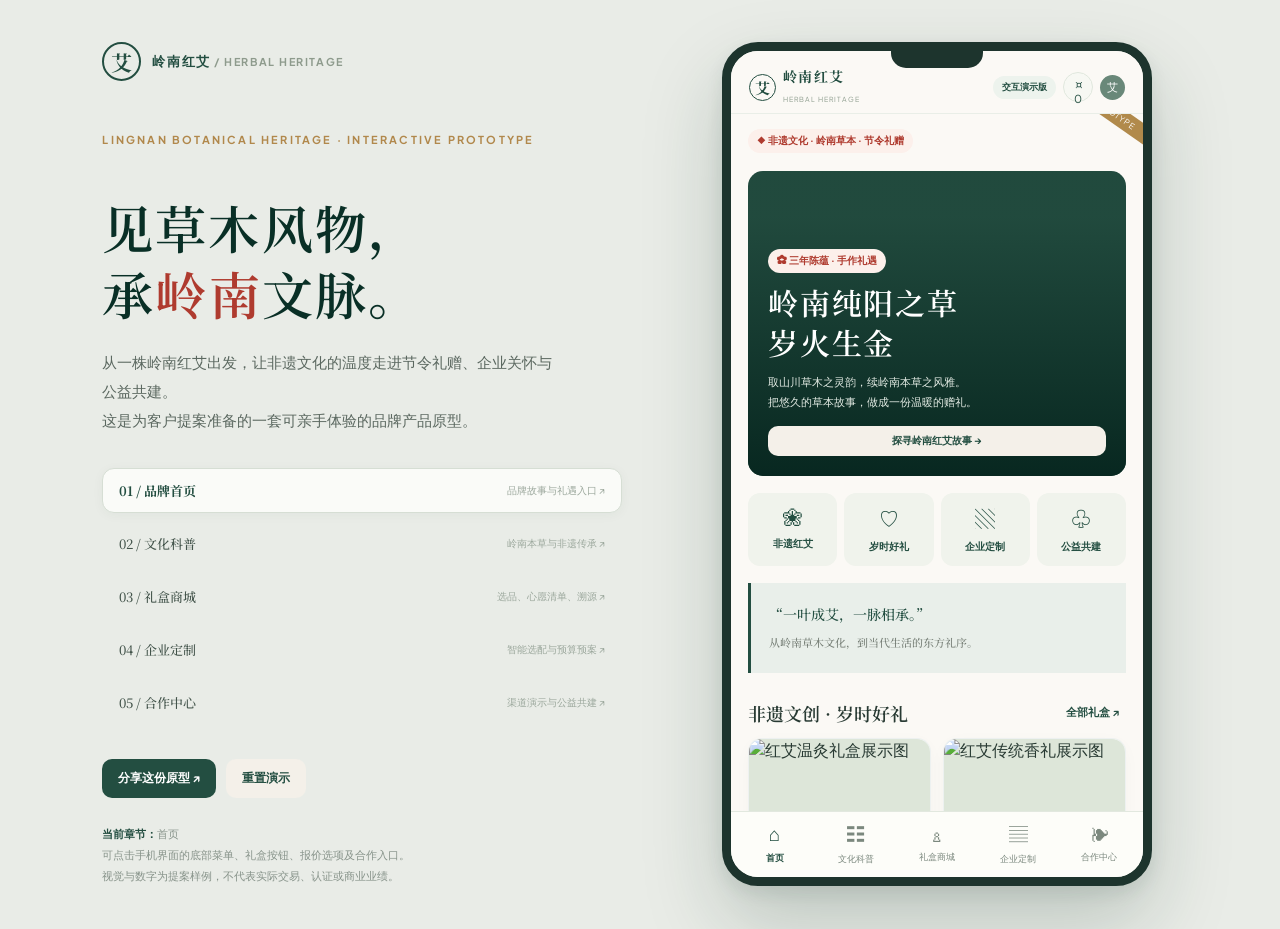
==== index.html @ f2546056 "feat(prototype): add standalone Lingnan herbal heritage interactive demo" ====
<!doctype html>
<html lang="zh-CN">
<head>
<meta charset="utf-8">
<meta name="viewport" content="width=device-width,initial-scale=1,viewport-fit=cover">
<meta name="theme-color" content="#234e41">
<meta name="description" content="岭南红艾文化传承、非遗文创礼盒、企业定制与公益共建的交互展示原型。">
<title>岭南红艾 · 品牌交互原型</title>
<link rel="stylesheet" href="./app.css">
<script src="./app.js" defer></script>
</head>
<body>
<div class="layout">
  <aside class="showcase" aria-label="演示导览">
    <div class="showcase-mark"><span class="seal">艾</span><span>岭南红艾 <small style="color:#8e9b8d">/ HERBAL HERITAGE</small></span></div>
    <p class="eyebrow" style="margin-top:48px">LINGNAN BOTANICAL HERITAGE · INTERACTIVE PROTOTYPE</p>
    <h1>见草木风物，<br>承<em>岭南</em>文脉。</h1>
    <p>从一株岭南红艾出发，让非遗文化的温度走进节令礼赠、企业关怀与公益共建。<br>这是为客户提案准备的一套可亲手体验的品牌产品原型。</p>
    <div class="chapters">
      <button class="chapter active" data-go="home"><span>01 / 品牌首页</span><small>品牌故事与礼遇入口 ↗</small></button>
      <button class="chapter" data-go="culture"><span>02 / 文化科普</span><small>岭南本草与非遗传承 ↗</small></button>
      <button class="chapter" data-go="shop"><span>03 / 礼盒商城</span><small>选品、心愿清单、溯源 ↗</small></button>
      <button class="chapter" data-go="bespoke"><span>04 / 企业定制</span><small>智能选配与预算预案 ↗</small></button>
      <button class="chapter" data-go="partners"><span>05 / 合作中心</span><small>渠道演示与公益共建 ↗</small></button>
    </div>
    <div class="row gap"><button class="btn" data-action="share">分享这份原型 ↗</button><button class="btn ghost" data-action="reset">重置演示</button></div>
    <div class="showcase-footer" style="margin-top:26px"><strong>当前章节：</strong><span id="desktop-current">首页</span><br>可点击手机界面的底部菜单、礼盒按钮、报价选项及合作入口。<br>视觉与数字为提案样例，不代表实际交易、认证或商业业绩。</div>
  </aside>
  <main class="device-area">
    <div class="device" aria-label="小程序交互原型">
      <div class="demo-ribbon">PROTOTYPE</div>
      <header class="appbar">
        <div class="app-brand"><span class="seal" style="width:27px;height:27px;font-size:15px;border-width:1px">艾</span><span><strong>岭南红艾</strong><small>HERBAL HERITAGE</small></span></div>
        <div class="appbar-right"><span class="pill" style="font-size:9px">交互演示版</span><button class="round" data-action="cart" aria-label="打开心愿清单">⌑<span class="small" data-cart-count>0</span></button><span class="avatar" title="演示用户">艾</span></div>
      </header>
      <div class="viewport" id="viewport">

        <!-- 01: Brand landing -->
        <section class="screen active" data-page="home" tabindex="-1" aria-label="品牌首页">
          <div class="pill red-pill">◆ 非遗文化 · 岭南草本 · 节令礼赠</div>
          <div class="hero mt" style="background-image:url('https://lh3.googleusercontent.com/aida-public/[base64]')">
            <span class="pill red-pill">✿ 三年陈蕴 · 手作礼遇</span>
            <h2>岭南纯阳之草<br>岁火生金</h2>
            <p>取山川草木之灵韵，续岭南本草之风雅。<br>把悠久的草本故事，做成一份温暖的赠礼。</p>
            <button class="btn ghost tiny" data-go="culture">探寻岭南红艾故事 →</button>
          </div>
          <div class="quick-links">
            <button data-go="culture"><b>❀</b>非遗红艾</button>
            <button data-go="shop"><b>♡</b>岁时好礼</button>
            <button data-go="bespoke"><b>▧</b>企业定制</button>
            <button data-go="partners"><b>♧</b>公益共建</button>
          </div>
          <div class="quote">“一叶成艾，一脉相承。”<br><span class="small muted">从岭南草木文化，到当代生活的东方礼序。</span></div>
          <div class="sec-heading"><h2>非遗文创 · 岁时好礼</h2><button data-go="shop">全部礼盒 ↗</button></div>
          <div class="product-grid">
            <article class="card product">
              <img class="pic" loading="lazy" alt="红艾温灸礼盒展示图" src="https://lh3.googleusercontent.com/aida-public/[base64]">
              <div class="details"><span class="pill red-pill">端午好礼</span><h3>岁岁温阳 · 非遗随身灸礼盒</h3><div class="row between"><strong class="red">¥298</strong><button class="btn tiny" data-go="shop">了解礼盒</button></div></div>
            </article>
            <article class="card product">
              <img class="pic" loading="lazy" alt="红艾传统香礼展示图" src="https://lh3.googleusercontent.com/aida-public/[base64]">
              <div class="details"><span class="pill">文人香道</span><h3>节气艾香 · 紫砂香盘雅礼</h3><div class="row between"><strong class="red">¥168</strong><button class="btn tiny" data-go="shop">了解礼盒</button></div></div>
            </article>
          </div>
          <div class="sec-heading"><h2>让文化与善意同行</h2><button data-go="partners">共建计划 ↗</button></div>
          <div class="card card-pad" style="background:#edf2eb"><p class="label gold">CULTURE × COMMUNITY</p><div class="story-head">每一份节令心意，<br>都可以延续一份乡土文化。</div><p class="story-body">让非遗科普、乡村草本与城市礼赠建立更有温度的连接。点击了解合作模式及可追溯的公益方案设计。</p><button class="btn" data-go="partners">了解公益共建 →</button></div>
          <div class="sec-heading"><h2>源起 · 一草一木</h2></div><div class="info-item"><span class="info-icon">✺</span><div><strong>产地、工艺与材料可被讲述，也应当可被验证</strong><p>以文化叙事为起点，商业化时仍需建立真实批次溯源、产地凭证和质量证明。</p></div></div>
          <p class="footer-note">岭南红艾 · 产品概念展示，不含实际销售与功效承诺</p>
        </section>

        <!-- 02: Culture -->
        <section class="screen" data-page="culture" tabindex="-1" aria-label="文化科普">
          <div class="banner" style="background-image:url('https://lh3.googleusercontent.com/aida-public/[base64]')">
            <span class="pill red-pill">非遗传承 · 岭南本草</span>
            <h2>草木有灵<br>南艾有韵</h2>
            <p>一株红艾，生于南粤山水之间。<br>自民间生活至岁时礼俗，留下一脉草木记忆。</p>
          </div>
          <div class="sec-heading"><h2>每日修德研读</h2><span class="pill">今日主题</span></div>
          <article class="card card-pad">
            <p class="label gold">BOTANICAL NOTES · 001</p>
            <h3 class="story-head">南艾与岭南：<br>草木如何成为民间文化</h3>
            <p class="story-body">岭南四时温润，百姓形成了以草本香囊、端阳挂艾、节令香礼寄托平安愿望的生活传统。从草叶形态到晒制技艺，每一处细节都有值得记录的故事。</p>
            <button class="btn full" data-action="read">✦ 完成今日研读 · 领取演示积分</button>
            <p class="center small muted">本次浏览积分：<strong id="point-count">0</strong> 点 · 仅此会话有效</p>
          </article>
          <div class="sec-heading"><h2>岭南本草图鉴</h2><button data-action="intro">格物致知 ↗</button></div>
          <div class="info-list">
            <div class="info-item"><span class="info-icon">◉</span><div><strong>观色 · 草木初识</strong><p>观察叶片、茎色和自然纤维纹理；不同产地与加工方式可能带来外观差异。</p></div></div>
            <div class="info-item"><span class="info-icon">♧</span><div><strong>闻香 · 岁月留香</strong><p>从初采青草气息到干燥陈放，留意气味变化与保存条件。</p></div></div>
            <div class="info-item"><span class="info-icon">✺</span><div><strong>识艺 · 手作温度</strong><p>选材、晾晒、筛选、收储，是手工草本制品中值得展示的工序。</p></div></div>
          </div>
          <div class="sec-heading"><h2>传统制艾 · 工序六章</h2></div>
          <div class="timeline">
            <article><strong>壹 · 择时采艾</strong><p>尊重当地时令与可持续采收习惯。</p></article>
            <article><strong>贰 · 阴凉晾晒</strong><p>观察草本自然脱水过程，避免不当存储。</p></article>
            <article><strong>叁 · 适时陈放</strong><p>按实际工艺要求记录时间与环境。</p></article>
            <article><strong>肆 · 石臼捣绒</strong><p>展示传统工具与植物纤维加工工艺。</p></article>
            <article><strong>伍 · 手工筛选</strong><p>分离粗梗、杂质，形成不同质地的成品。</p></article>
            <article><strong>陆 · 包装留档</strong><p>保留批次、来源及工艺记录以供查询。</p></article>
          </div>
          <div class="card card-pad" style="background:#e9efe8"><span class="pill red-pill">善愿共济</span><h3 class="story-head">以文化科普连接社区</h3><p class="story-body">这里可以展示真实的传承人故事、公益项目进度和公开账目。正式上线前需要逐条完成真实性与授权核验。</p><button class="btn full" data-go="partners">看看共建计划 →</button></div>
          <p class="demo-banner">草本文化知识不是医学诊断或治疗建议；产品功效、认证和非遗资质需独立证实。</p>
        </section>

        <!-- 03: Gift shop -->
        <section class="screen" data-page="shop" tabindex="-1" aria-label="礼盒商城">
          <div class="row between mb"><span class="pill red-pill">✿ 岁时风雅 · 温润有礼</span><button class="round" data-action="cart" aria-label="查看礼盒心愿清单">♧</button></div>
          <div class="shop-hero">
            <img alt="新中式岭南红艾礼盒陈列" src="https://lh3.googleusercontent.com/aida-public/[base64]">
            <div class="details"><span class="pill red-pill">主推典藏 · 概念商品</span><h2>岭南红艾 · 传家温灸礼盒</h2><p>古法工艺与当代包装设计相遇，以礼盒为载体承载草本故事与节令祝福。</p><div class="row between"><div><strong class="price">¥388</strong> <del class="small muted">¥458</del></div><button class="btn" data-action="add" data-id="classic">加入心愿清单 ＋</button></div></div>
          </div>
          <div class="split mt"><button class="card card-pad" data-go="bespoke" style="text-align:left;color:var(--green)"><strong>▧ 企业采购直通 →</strong><p class="small muted">礼赠定制 · 预算即算</p></button><button class="card card-pad" data-action="share" style="text-align:left;color:var(--red)"><strong>♡ 微信礼品卡构想 →</strong><p class="small muted">分享演示链接</p></button></div>
          <div class="sec-heading"><h2>雅致风物 · 礼盒系列</h2></div>
          <div class="filters" aria-label="礼盒筛选">
            <button class="filter active" data-filter="all">全部礼盒</button><button class="filter" data-filter="incense">文创香礼</button><button class="filter" data-filter="daily">家居温养</button><button class="filter" data-filter="season">节令伴手礼</button>
          </div>
          <div class="product-grid">
            <article class="card product" data-category="incense"><img class="pic" loading="lazy" alt="古法红艾香篆礼盒" src="https://lh3.googleusercontent.com/aida-public/[base64]"><div class="details"><span class="pill">文人香道</span><h3>归元温阳 · 古法香篆礼盒</h3><p>铜炉与香粉，沉静如诗</p><div class="row between"><strong class="price">¥218</strong><button class="add" data-action="add" data-id="scent" aria-label="加入香篆礼盒">＋</button></div></div></article>
            <article class="card product" data-category="daily"><img class="pic" loading="lazy" alt="草木护颈带" src="https://lh3.googleusercontent.com/aida-public/[base64]"><div class="details"><span class="pill">草木植物染</span><h3>岁岁安康 · 草木护颈带</h3><p>自然肌理，日常相伴</p><div class="row between"><strong class="price">¥158</strong><button class="add" data-action="add" data-id="neck" aria-label="加入护颈带">＋</button></div></div></article>
            <article class="card product" data-category="season"><img class="pic" loading="lazy" alt="非遗刺绣香囊" src="https://lh3.googleusercontent.com/aida-public/[base64]"><div class="details"><span class="pill red-pill">端阳雅物</span><h3>端阳福艾 · 刺绣香囊</h3><p>节令绣艺，随身祝愿</p><div class="row between"><strong class="price">¥99</strong><button class="add" data-action="add" data-id="sachet" aria-label="加入香囊">＋</button></div></div></article>
            <article class="card product" data-category="daily"><img class="pic" loading="lazy" alt="红艾陈艾条" src="https://lh3.googleusercontent.com/aida-public/[base64]"><div class="details"><span class="pill">匠心草本</span><h3>地道纯绒 · 陈艾条</h3><p>传统工序，批次待溯源</p><div class="row between"><strong class="price">¥188</strong><button class="add" data-action="add" data-id="moxa" aria-label="加入陈艾条">＋</button></div></div></article>
          </div>
          <div class="sec-heading"><h2>一盒一码 · 溯源体验</h2></div>
          <div class="card card-pad"><p class="story-body">真实版本可输入防伪码查询生产批次与来源。这里先演示流程，不会返回虚构的认证结果。</p><div class="field"><label for="verify-code">包装防伪码</label><input id="verify-code" maxlength="32" placeholder="输入任意演示编码（如 LNHA2026）"></div><button class="btn full" data-action="verify">模拟溯源查询 →</button></div>
          <p class="footer-note">价格、库存、礼盒图片均为视觉概念及示意</p>
        </section>

        <!-- 04: Corporate bespoke -->
        <section class="screen" data-page="bespoke" tabindex="-1" aria-label="企业定制">
          <div class="card card-pad" style="background:#113d31;color:white;padding:22px">
            <p class="label gold">CORPORATE BESPOKE / LINGNAN HERITAGE</p><h2 style="font:600 24px/1.6 var(--serif);margin:15px 0">以非遗岭南红艾<br>传东方礼遇之道</h2><p style="font-size:11px;line-height:1.9;color:#dae6d9">员工节令关怀、企业贵宾礼遇、文化活动纪念，定制一份独具岭南气韵的心意。</p><span class="pill gold-pill">✧ 专属提案 · 交互概念版</span>
          </div>
          <div class="sec-heading"><h2>智能方案配置 · 预算测算</h2><span class="pill">即时出案</span></div>
          <div class="card card-pad">
            <div class="desk-label"><strong class="small">01 · 选择定制场景</strong></div>
            <div class="choice-grid"><button class="choice active" data-scenario="节令员工福利" aria-pressed="true">✿ 节令员工福利</button><button class="choice" data-scenario="高端商务赠礼" aria-pressed="false">◇ 高端商务赠礼</button><button class="choice" data-scenario="公益文创联名" aria-pressed="false">♡ 公益文创联名</button><button class="choice" data-scenario="企业大会伴手礼" aria-pressed="false">▧ 企业大会伴手礼</button></div>
            <div class="desk-label mt"><strong class="small">02 · 预计采购数量</strong></div>
            <div class="choice-grid"><button class="choice active" data-quantity="100" aria-pressed="true">50–100 份</button><button class="choice" data-quantity="300" aria-pressed="false">100–500 份</button><button class="choice" data-quantity="1000" aria-pressed="false">500–2000 份</button><button class="choice" data-quantity="3000" aria-pressed="false">2000 份以上</button></div>
            <div class="desk-label mt"><strong class="small">03 · 选择专属工艺（可多选）</strong></div>
            <label class="checkbox-item"><input type="checkbox" data-addon value="0" checked> 企业烫金 Logo <small>标准配套</small></label>
            <label class="checkbox-item"><input type="checkbox" data-addon value="8"> 企业文化特种纸腰封 <small>+¥8 / 套</small></label>
            <label class="checkbox-item"><input type="checkbox" data-addon value="12"> 激光雕刻祝福语与寄语牌 <small>+¥12 / 套</small></label>
            <label class="checkbox-item"><input type="checkbox" data-addon value="6"> 一物一码品牌溯源设计 <small>+¥6 / 套</small></label>
            <div class="estimate"><p class="label">INSTANT ESTIMATE · 模拟测算</p><div class="row between"><div><strong id="price-unit">¥141</strong><span class="small muted"> / 套</span></div><span class="pill" id="price-qty">100 套</span></div><p>预估总预算：<b id="price-total">¥14,100</b></p><p>计算基于演示价格和假设阶梯折扣，供交互展示；正式报价以实际合同为准。</p></div>
            <button class="btn full" data-action="quote">✦ 一键生成方案与报价预案 →</button>
          </div>
          <div class="sec-heading"><h2>定制灵感 · 精选案例</h2></div>
          <div class="card image-card"><img style="height:175px" alt="中式定制礼盒设计示例" src="https://lh3.googleusercontent.com/aida-public/[base64]"><div class="card-pad"><span class="pill red-pill">设计概念 · 非真实客户案例</span><h3 class="story-head">“艾韵芳华” · 节令福礼</h3><p class="story-body">宋式纹样、企业烫印、草本织物与贺卡，组合成兼顾文化叙事与品牌识别的一套礼赠方案。</p></div></div>
          <div class="card image-card mt"><img style="height:175px" alt="高端黑金中式礼盒示意" src="https://lh3.googleusercontent.com/aida-public/[base64]"><div class="card-pad"><span class="pill">设计概念 · VIP 礼序</span><h3 class="story-head">“本草养心” · 黑金典藏</h3><p class="story-body">以中式陈列、烫印工艺与个性化铭牌表达克制而郑重的礼节。</p></div></div>
          <div class="sec-heading"><h2>免费申请样盒 · 体验表单</h2></div>
          <form id="inquiry" class="card card-pad">
            <div class="field"><label for="company">企业或机构名称 *</label><input id="company" name="company" required maxlength="60" placeholder="例如：岭南文化发展有限公司"></div>
            <div class="field"><label for="contact">联系人称呼 *</label><input id="contact" name="contact" required maxlength="25" placeholder="如何称呼您"></div>
            <div class="field"><label for="phone">联系电话 *</label><input id="phone" name="phone" type="tel" required pattern="[0-9+() -]{7,20}" placeholder="请输入联系电话"></div>
            <div class="field"><label for="requirements">定制期望（选填）</label><textarea id="requirements" name="requirements" maxlength="500" placeholder="例如：端午节 300 套，期待定制企业标识"></textarea></div>
            <p class="small muted">演示版本不会上传、储存或发送任何填写内容，请勿输入真实敏感信息。</p>
            <button type="submit" class="btn red-btn full">模拟提交样盒申请 →</button>
          </form>
          <p class="footer-note">所有交互均在本地完成 · 不会联系销售人员</p>
        </section>

        <!-- 05: Partner -->
        <section class="screen" data-page="partners" tabindex="-1" aria-label="合作中心">
          <div class="row gap"><span class="pill red-pill">◆ 共建计划 · 演示机构</span><span class="pill">DEMO / SAMPLE</span></div>
          <div class="sec-heading"><h2>与岭南草本，一起生长</h2></div>
          <div class="card card-pad" style="background:#edf3ee">
            <div class="row gap"><span class="avatar" style="width:36px;height:36px;font-size:18px">善</span><div><strong style="font-size:12px">南粤文化公益共建计划</strong><p class="small muted" style="margin:2px 0">渠道样例：LNHA-DEMO-001 · 非真实机构</p></div></div>
            <div class="section-line" style="margin:13px 0"></div>
            <p class="label center">PARTNER CHANNEL / SCHEMATIC QR</p>
            <div class="qr" id="qr" role="img" aria-label="渠道推广码视觉示意，不可扫描"></div>
            <p class="center small muted">扫码图形仅作视觉示意 · 不包含真实二维码数据</p>
            <button class="btn full" data-action="channel">了解渠道推广码机制 →</button>
          </div>
          <div class="sec-heading"><h2>公益协作 · 数据看板</h2><span class="pill gold-pill">假设数据</span></div>
          <div class="split"><div class="stat"><strong>8,420</strong><span>内容触达（演示）</span></div><div class="stat"><strong>1,635</strong><span>参与互动（演示）</span></div><div class="stat"><strong>328</strong><span>文化礼赠（演示）</span></div><div class="stat"><strong>¥16,400</strong><span>公益筹款（演示）</span></div></div>
          <div class="sec-heading"><h2>真实项目需要什么？</h2></div>
          <div class="info-list">
            <div class="info-item"><span class="info-icon">▦</span><div><strong>机构渠道识别</strong><p>独立渠道码、可核验机构身份与活动归属，避免重复归因。</p></div></div>
            <div class="info-item"><span class="info-icon">♧</span><div><strong>可公开的善款去向</strong><p>真实凭证、受益方反馈与资金进度，逐笔可核对。</p></div></div>
            <div class="info-item"><span class="info-icon">▤</span><div><strong>共创文化内容</strong><p>社区讲座、非遗故事、活动招募与志愿回访，形成共建闭环。</p></div></div>
          </div>
          <div class="sec-heading"><h2>共建单位 · 榜单样式</h2><span class="pill gold-pill">虚拟示例</span></div>
          <div class="leaderboard"><article><b>01</b><strong>南粤文化交流社（演示）</strong><span>12,400</span></article><article><b>02</b><strong>岭南青年公益组（演示）</strong><span>8,930</span></article><article><b>03</b><strong>粤北乡土研习会（演示）</strong><span>5,410</span></article></div>
          <div class="card card-pad mt" style="background:var(--green);color:#fff"><p class="label gold">PARTNERSHIP INQUIRY</p><h3 style="font:600 20px/1.5 var(--serif)">共同守护，一份岭南草木的文化记忆。</h3><p style="font-size:11px;color:#dae8de;line-height:1.85">围绕企业节令关怀、文化展陈、地方公益与渠道活动，共创有辨识度的文化项目。</p><button class="btn ghost full" data-action="apply">申请成为共建伙伴 →</button></div>
          <p class="demo-banner">本页所有渠道 ID、统计数字、排行榜与机构名均为演示数据；不存在真实归因、捐赠或审核行为。</p>
          <p class="footer-note">岭南红艾 · 合作中心产品构想</p>
        </section>

      </div>
      <nav class="tabbar" aria-label="原型底部导航">
        <button class="tab active" data-go="home" aria-current="page"><b>⌂</b>首页</button>
        <button class="tab" data-go="culture"><b>☷</b>文化科普</button>
        <button class="tab" data-go="shop"><b>♙</b>礼盒商城</button>
        <button class="tab" data-go="bespoke"><b>▤</b>企业定制</button>
        <button class="tab" data-go="partners"><b>❧</b>合作中心</button>
      </nav>
    </div>
  </main>
</div>
<div class="toast" id="toast" role="status" aria-live="polite"></div>
<dialog id="dialog" aria-labelledby="modal-title"><button class="close" aria-label="关闭弹窗" data-action="dismiss">×</button><h2 id="modal-title"></h2><div id="modal-body"></div><div id="modal-actions"></div></dialog>
</body>
</html>
---- app.css ----
@import url('https://fonts.googleapis.com/css2?family=Noto+Serif+SC:wght@400;500;600;700&family=Plus+Jakarta+Sans:wght@400;500;600;700&display=swap');
:root{--ink:#193a30;--green:#234e41;--green-dark:#092f26;--light:#fbf9f5;--paper:#f4f0e9;--red:#af3b2f;--gold:#b69259;--muted:#788078;--line:#e4e7e0;--serif:'Noto Serif SC',serif;--sans:'Plus Jakarta Sans',-apple-system,BlinkMacSystemFont,'PingFang SC','Microsoft YaHei',sans-serif}
*{box-sizing:border-box}html{font-family:var(--sans);background:#e9ece7;color:#283a33}body{margin:0}button,input,textarea{font:inherit}button{cursor:pointer}a{color:inherit;text-decoration:none}button:focus-visible,a:focus-visible,input:focus-visible,textarea:focus-visible{outline:3px solid #c18e57;outline-offset:2px}img{max-width:100%;display:block}.small{font-size:11px}.muted{color:var(--muted)}.serif{font-family:var(--serif)}.red{color:var(--red)}.gold{color:var(--gold)}.bold{font-weight:700}.label{font-size:10px;letter-spacing:.16em;font-weight:700;text-transform:uppercase}.row{display:flex;align-items:center}.between{justify-content:space-between}.gap{gap:10px}.mt{margin-top:18px}.mb{margin-bottom:18px}.center{text-align:center}.pill{display:inline-flex;gap:5px;align-items:center;padding:5px 9px;border-radius:20px;background:#edf3ed;color:var(--green);font-size:10px;font-weight:700}.pill.red-pill{background:#fcf0eb;color:var(--red)}.pill.gold-pill{background:#fbf4e5;color:#886629}.section-title{font:600 18px/1.5 var(--serif);margin:3px 0 12px;letter-spacing:.03em}.sec-heading{display:flex;align-items:center;justify-content:space-between;gap:10px;margin:27px 0 12px}.sec-heading h2{margin:0;font:600 18px/1.45 var(--serif)}.sec-heading button,.text-link{background:none;border:0;font-size:11px;font-weight:650;color:var(--green)}.section-line{height:1px;background:var(--line);margin:22px 0}.card{background:#fff;border:1px solid rgba(35,78,65,.08);border-radius:14px;box-shadow:0 4px 20px -5px rgba(22,49,39,.05);overflow:hidden}.card-pad{padding:15px}.btn{border:0;border-radius:10px;padding:11px 16px;background:var(--green);color:#fff;font-size:12px;font-weight:700;transition:transform .15s,background .15s}.btn:hover{background:#173d32;transform:translateY(-1px)}.btn.ghost{background:var(--paper);color:var(--green)}.btn.red-btn{background:var(--red)}.btn.outline{background:transparent;border:1px solid var(--gold);color:var(--green)}.btn.tiny{padding:8px 11px;font-size:10px}.btn.full{width:100%}.layout{min-height:100vh;display:grid;grid-template-columns:minmax(350px,1fr) minmax(400px,1fr);align-items:center;max-width:1400px;margin:auto;gap:36px;padding:32px 5vw}.showcase{padding:10px 0 10px clamp(8px,3vw,65px);max-width:600px}.showcase-mark{display:flex;align-items:center;gap:11px;color:var(--green);font-size:13px;letter-spacing:.12em;font-weight:700}.seal{display:inline-grid;place-items:center;width:39px;height:39px;border:2px solid var(--green);border-radius:50%;font:700 21px var(--serif)}.showcase h1{font:600 clamp(35px,4vw,61px)/1.28 var(--serif);margin:45px 0 20px;color:var(--green-dark);letter-spacing:.04em}.showcase h1 em{font-style:normal;color:var(--red)}.showcase p{line-height:1.95;color:#5b6860;font-size:15px;max-width:460px}.showcase .eyebrow{letter-spacing:.2em;color:#b1884c;font-size:11px;font-weight:700}.chapters{display:grid;gap:8px;margin:34px 0}.chapter{display:flex;justify-content:space-between;align-items:center;border:1px solid transparent;background:transparent;border-radius:12px;text-align:left;padding:12px 16px;color:#42534a}.chapter span:first-child{font:500 13px var(--serif)}.chapter small{font-size:10px;color:#9ca89d}.chapter.active,.chapter:hover{background:#fafbf8;border-color:#d6ded4;box-shadow:0 2px 12px #153a2a0b}.chapter.active span:first-child{color:var(--green);font-weight:700}.showcase-footer{font-size:11px;color:#87938a;line-height:1.9}.showcase-footer strong{color:var(--green)}.device-area{display:flex;align-items:center;justify-content:center;min-width:0}.device{width:min(430px,100%);height:min(890px,calc(100vh - 56px));min-height:630px;background:var(--light);border:9px solid #1d342d;border-radius:36px;box-shadow:0 36px 80px #14362635,0 7px 17px #19352717;display:flex;flex-direction:column;position:relative;overflow:hidden}.device::before{content:'';position:absolute;z-index:8;top:0;left:50%;transform:translateX(-50%);width:92px;height:17px;border-radius:0 0 15px 15px;background:#1d342d}.appbar{height:63px;flex:none;background:var(--light);padding:18px 18px 8px;display:flex;align-items:center;justify-content:space-between;border-bottom:1px solid #e9eee7;z-index:3}.app-brand{display:flex;align-items:center;gap:7px;color:var(--green)}.app-brand strong{display:block;font:700 14px/1.1 var(--serif);letter-spacing:.1em}.app-brand small{font-size:7px;letter-spacing:.14em;color:#8e9d8e}.appbar-right{display:flex;gap:7px;align-items:center}.round{width:30px;height:30px;border:1px solid #e0e7dd;background:#f7f8f3;display:grid;place-items:center;border-radius:50%;font-size:14px;color:var(--green)}.avatar{width:25px;height:25px;border-radius:50%;display:grid;place-items:center;color:#fff;font-size:11px;background:#698879}.viewport{overflow:auto;flex:1;scrollbar-width:thin;scrollbar-color:#bdc9bd transparent;overscroll-behavior:contain}.screen{display:none;min-height:100%;padding:13px 17px 32px;animation:in .23s ease-out}.screen.active{display:block}.screen.edge{padding-top:0}.screen.edge>.edge-hero{margin-left:-17px;margin-right:-17px}.screen:focus{outline:0}@keyframes in{from{opacity:.7;transform:translateY(4px)}to{opacity:1;transform:none}}.tabbar{display:grid;grid-template-columns:repeat(5,1fr);height:66px;flex:none;border-top:1px solid #e2e8df;background:#fdfdf9;padding:5px 3px 8px}.tab{background:none;border:0;color:#7b887e;font-size:9px;display:flex;flex-direction:column;justify-content:center;align-items:center;gap:5px;white-space:nowrap}.tab b{font-size:19px;font-weight:400}.tab.active{color:var(--green);font-weight:700}.tab.active b{transform:translateY(-1px)}.hero{position:relative;color:#fff;min-height:305px;background-color:#244e41;background-size:cover;background-position:center;border-radius:15px;overflow:hidden;display:flex;flex-direction:column;justify-content:end;padding:20px}.hero::before,.banner::before{content:'';position:absolute;inset:0;background:linear-gradient(0deg,rgba(6,37,30,.94),rgba(6,37,30,.1) 85%)}.hero>*{position:relative}.hero h2{font:600 30px/1.35 var(--serif);letter-spacing:.06em;margin:9px 0}.hero p{font-size:11px;line-height:1.85;color:#e3ebe4;margin:0 0 14px}.hero .pill{align-self:flex-start}.banner{background-color:var(--green);background-size:cover;background-position:center;position:relative;color:#fff;border-radius:14px;padding:22px;min-height:245px;display:flex;flex-direction:column;justify-content:end;overflow:hidden}.banner>*{position:relative}.banner h2{font:600 25px/1.48 var(--serif);margin:10px 0 12px}.banner p{font-size:11px;line-height:1.7;color:#e9efe8;margin:0 0 14px}.banner .btn{align-self:start}.quick-links{display:grid;grid-template-columns:repeat(4,minmax(0,1fr));gap:7px;margin:17px 0}.quick-links button{border:0;background:#f0f3ec;border-radius:12px;padding:12px 2px;color:var(--green);display:flex;align-items:center;flex-direction:column;gap:7px;font:650 10px var(--sans)}.quick-links b{font-size:20px;font-weight:400}.image-card img{width:100%;height:120px;object-fit:cover}.product-grid{display:grid;grid-template-columns:1fr 1fr;gap:12px}.product .pic{width:100%;aspect-ratio:1.17;object-fit:cover;background:#dde6d9}.product .details{padding:11px}.product h3{font:600 12px/1.6 var(--serif);margin:8px 0 5px;min-height:38px}.product p{color:#7c857c;font-size:10px;line-height:1.6;margin:0}.product .price{font-size:15px;color:var(--red);font-weight:700;margin-top:10px}.product .price small{color:#a9aaa1;text-decoration:line-through;font-size:10px}.product .add{width:27px;height:27px;border-radius:50%;border:0;background:var(--green);color:#fff;font-size:17px}.split{display:grid;grid-template-columns:1fr 1fr;gap:10px}.stat{background:#f5f6f1;padding:14px;border-radius:12px}.stat strong{font-size:20px;color:var(--green);display:block}.stat span{font-size:10px;color:#718077}.quote{padding:18px;background:#e9efea;border-left:3px solid var(--green);font:500 14px/1.9 var(--serif);color:var(--green)}.info-list{display:grid;gap:10px}.info-item{display:flex;gap:10px;align-items:flex-start;padding:12px;background:#fff;border:1px solid var(--line);border-radius:10px}.info-icon{display:grid;place-items:center;flex:none;width:31px;height:31px;background:#edf4ee;border-radius:8px;font-size:17px}.info-item strong{font-size:11px}.info-item p{font-size:10px;color:#79857d;line-height:1.65;margin:4px 0 0}.timeline{border-left:1px solid #d0d9ce;margin:10px 0 0 12px;padding-left:17px}.timeline article{position:relative;margin-bottom:15px}.timeline article::before{content:'';position:absolute;left:-22px;top:5px;width:9px;height:9px;border:2px solid #d4c09a;background:var(--green);border-radius:50%}.timeline strong{font:600 12px var(--serif)}.timeline p{font-size:10px;color:#778078;line-height:1.7;margin:4px 0}.shop-hero{background:#f1f2eb;border-radius:14px;overflow:hidden}.shop-hero img{width:100%;height:205px;object-fit:cover}.shop-hero .details{padding:17px}.shop-hero h2{font:600 19px/1.5 var(--serif);margin:9px 0}.shop-hero .price{font-size:23px;color:var(--red);font-weight:700}.shop-hero p{font-size:11px;line-height:1.8;color:#79847a}.filters{display:flex;gap:7px;overflow:auto;scrollbar-width:none;margin:15px -2px 17px;padding:2px}.filter{border:1px solid #e3e9e1;border-radius:30px;padding:9px 13px;background:#fff;color:#63786a;white-space:nowrap;font-size:10px}.filter.active{background:var(--green);color:#fff;border-color:var(--green)}.field{display:grid;gap:7px;margin:12px 0}.field label{font-size:11px;font-weight:650;color:#516057}.field input,.field textarea{width:100%;padding:11px 12px;background:#fff;border:1px solid #dce3db;border-radius:9px;font-size:12px;color:#223d31}.field textarea{min-height:70px;resize:vertical}.choice-grid{display:grid;grid-template-columns:1fr 1fr;gap:8px}.choice{padding:11px 9px;text-align:left;background:#fff;border:1px solid #e0e6de;border-radius:10px;color:#596d61;font-size:11px}.choice.active{border-color:var(--green);background:#eef4ee;color:var(--green);box-shadow:inset 0 0 0 1px var(--green)}.checkbox-item{display:flex;gap:9px;align-items:center;padding:10px 0;border-bottom:1px solid #edf0e9;font-size:11px}.checkbox-item input{accent-color:var(--green)}.checkbox-item small{margin-left:auto;color:#a07442}.estimate{background:#f3f4ef;padding:15px;border-radius:12px;margin:17px 0}.estimate strong{font-size:27px;color:var(--red)}.estimate p{font-size:10px;color:#7c847a}.desk-label{display:flex;justify-content:space-between;align-items:center;margin-bottom:9px}.partner-id{background:#eef4ed;border:1px solid #dce6d9;border-radius:12px;padding:14px;margin:8px 0}.qr{width:148px;height:148px;margin:13px auto;border:10px solid #fff;border-radius:8px;position:relative;display:grid;grid-template-columns:repeat(11,1fr);grid-template-rows:repeat(11,1fr);box-shadow:0 0 0 1px #dfe8dd;overflow:hidden}.qr i{background:#214d3f}.qr::after{content:'艾';position:absolute;left:50%;top:50%;transform:translate(-50%,-50%);background:white;color:var(--red);padding:3px;border-radius:4px;font:700 14px var(--serif)}.leaderboard{display:grid;gap:8px}.leaderboard article{display:flex;align-items:center;gap:10px;padding:10px;background:#fff;border:1px solid #e6ebe4;border-radius:10px}.leaderboard b{color:var(--gold);font-size:17px}.leaderboard strong{flex:1;font-size:11px}.leaderboard span{font-size:11px;color:var(--green)}.demo-banner{border:1px dashed #dccfae;border-radius:10px;background:#fbf5e9;padding:10px;font-size:10px;color:#866c49;line-height:1.7;margin-top:15px}.story-head{font:600 20px/1.5 var(--serif);margin:16px 0 7px}.story-body{color:#5e6d60;font-size:11px;line-height:2}.footer-note{font-size:10px;text-align:center;color:#9da69c;line-height:1.8;margin:25px 0}.toast{position:fixed;left:50%;bottom:26px;transform:translate(-50%,15px);background:#234e41;color:#fff;z-index:30;padding:11px 17px;border-radius:10px;opacity:0;pointer-events:none;transition:.2s;max-width:90vw;font-size:12px;text-align:center}.toast.show{opacity:1;transform:translate(-50%,0)}dialog{border:0;box-shadow:0 30px 80px #0c291c48;border-radius:17px;max-width:min(430px,calc(100vw - 34px));width:100%;padding:25px;color:#344a3c}dialog::backdrop{background:rgba(15,40,28,.52)}dialog h2{font:600 20px var(--serif);color:var(--green);margin-top:5px}dialog p,dialog li{font-size:12px;line-height:1.85;color:#68766b}dialog .close{position:absolute;right:15px;top:13px;border:0;background:#eff3ed;border-radius:50%;width:29px;height:29px}dialog .btn{margin-top:9px}.cart-list{max-height:240px;overflow:auto}.cart-row{display:flex;justify-content:space-between;align-items:center;padding:11px 0;border-bottom:1px solid #e7ebe4;gap:12px;font-size:12px}.cart-row button{border:0;background:#f9ebe9;color:var(--red);border-radius:7px;padding:5px 9px}.demo-ribbon{position:absolute;top:52px;right:-38px;transform:rotate(35deg);z-index:2;background:#b18a4b;color:#fff;padding:4px 42px;font-size:8px;letter-spacing:.1em;pointer-events:none}
@media(max-width:900px){.layout{display:block;padding:0}.showcase{display:none}.device-area{display:block}.device{width:100%;height:100dvh;min-height:0;max-width:none;border:0;border-radius:0;box-shadow:none}.device::before{display:none}.appbar{height:56px;padding:9px 17px}.tabbar{height:64px}.demo-ribbon{top:47px}}@media(min-width:901px) and (max-height:760px){.device{min-height:560px}}@media(prefers-reduced-motion:reduce){.screen{animation:none}*{scroll-behavior:auto!important}}
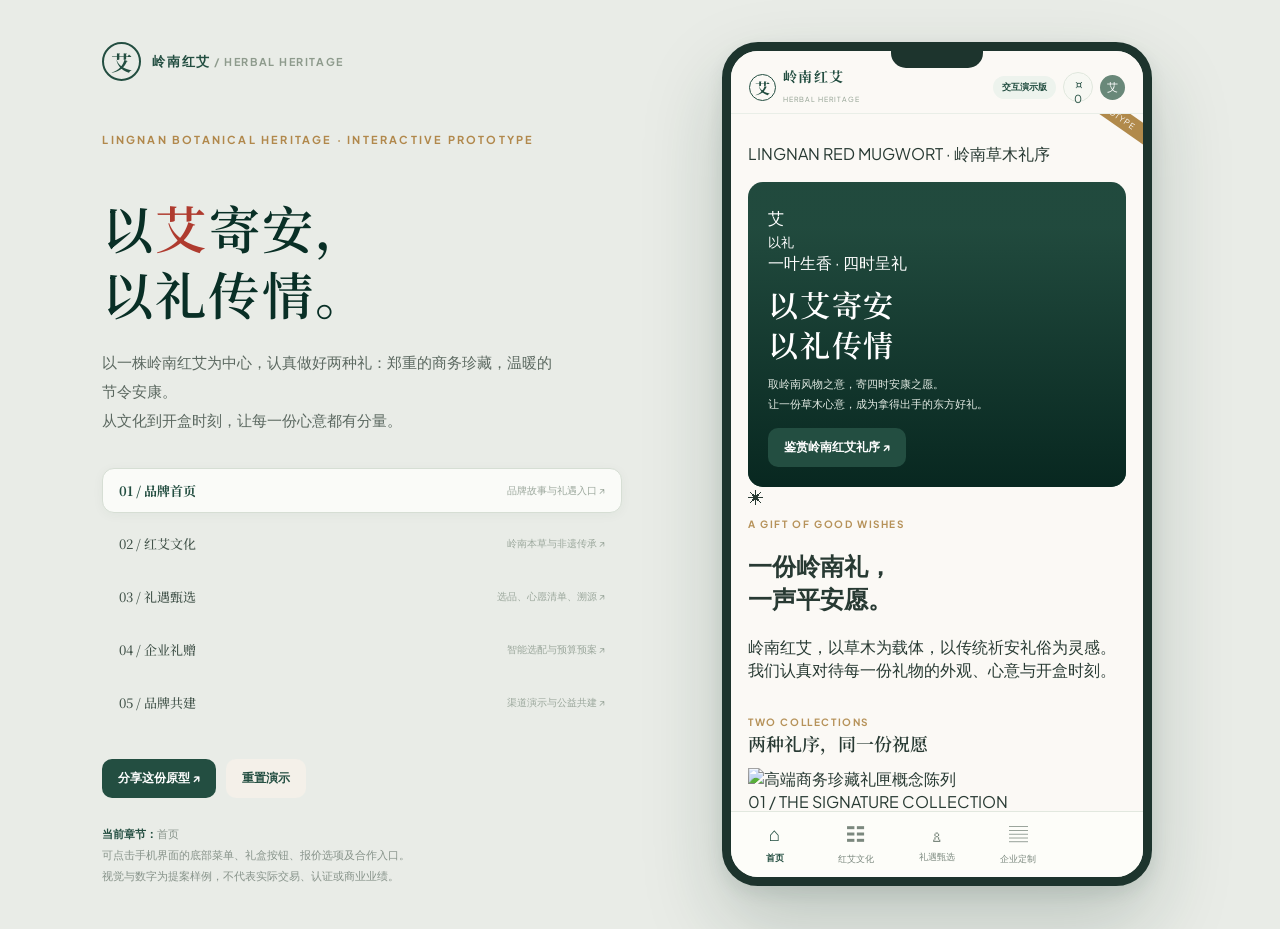
==== commit 542bf9c4: "feat(brand): shape red mugwort as a gift brand with two distinct collections" ====
--- a/index.html
+++ b/index.html
@@ -14,14 +14,14 @@
   <aside class="showcase" aria-label="演示导览">
     <div class="showcase-mark"><span class="seal">艾</span><span>岭南红艾 <small style="color:#8e9b8d">/ HERBAL HERITAGE</small></span></div>
     <p class="eyebrow" style="margin-top:48px">LINGNAN BOTANICAL HERITAGE · INTERACTIVE PROTOTYPE</p>
-    <h1>见草木风物，<br>承<em>岭南</em>文脉。</h1>
-    <p>从一株岭南红艾出发，让非遗文化的温度走进节令礼赠、企业关怀与公益共建。<br>这是为客户提案准备的一套可亲手体验的品牌产品原型。</p>
+    <h1>以<em>艾</em>寄安，<br>以礼传情。</h1>
+    <p>以一株岭南红艾为中心，认真做好两种礼：郑重的商务珍藏，温暖的节令安康。<br>从文化到开盒时刻，让每一份心意都有分量。</p>
     <div class="chapters">
       <button class="chapter active" data-go="home"><span>01 / 品牌首页</span><small>品牌故事与礼遇入口 ↗</small></button>
-      <button class="chapter" data-go="culture"><span>02 / 文化科普</span><small>岭南本草与非遗传承 ↗</small></button>
-      <button class="chapter" data-go="shop"><span>03 / 礼盒商城</span><small>选品、心愿清单、溯源 ↗</small></button>
-      <button class="chapter" data-go="bespoke"><span>04 / 企业定制</span><small>智能选配与预算预案 ↗</small></button>
-      <button class="chapter" data-go="partners"><span>05 / 合作中心</span><small>渠道演示与公益共建 ↗</small></button>
+      <button class="chapter" data-go="culture"><span>02 / 红艾文化</span><small>岭南本草与非遗传承 ↗</small></button>
+      <button class="chapter" data-go="shop"><span>03 / 礼遇甄选</span><small>选品、心愿清单、溯源 ↗</small></button>
+      <button class="chapter" data-go="bespoke"><span>04 / 企业礼赠</span><small>智能选配与预算预案 ↗</small></button>
+      <button class="chapter" data-go="partners"><span>05 / 品牌共建</span><small>渠道演示与公益共建 ↗</small></button>
     </div>
     <div class="row gap"><button class="btn" data-action="share">分享这份原型 ↗</button><button class="btn ghost" data-action="reset">重置演示</button></div>
     <div class="showcase-footer" style="margin-top:26px"><strong>当前章节：</strong><span id="desktop-current">首页</span><br>可点击手机界面的底部菜单、礼盒按钮、报价选项及合作入口。<br>视觉与数字为提案样例，不代表实际交易、认证或商业业绩。</div>
@@ -35,37 +35,46 @@
       </header>
       <div class="viewport" id="viewport">
 
-        <!-- 01: Brand landing -->
-        <section class="screen active" data-page="home" tabindex="-1" aria-label="品牌首页">
-          <div class="pill red-pill">◆ 非遗文化 · 岭南草本 · 节令礼赠</div>
-          <div class="hero mt" style="background-image:url('https://lh3.googleusercontent.com/aida-public/[base64]')">
-            <span class="pill red-pill">✿ 三年陈蕴 · 手作礼遇</span>
-            <h2>岭南纯阳之草<br>岁火生金</h2>
-            <p>取山川草木之灵韵，续岭南本草之风雅。<br>把悠久的草本故事，做成一份温暖的赠礼。</p>
-            <button class="btn ghost tiny" data-go="culture">探寻岭南红艾故事 →</button>
-          </div>
-          <div class="quick-links">
-            <button data-go="culture"><b>❀</b>非遗红艾</button>
-            <button data-go="shop"><b>♡</b>岁时好礼</button>
-            <button data-go="bespoke"><b>▧</b>企业定制</button>
-            <button data-go="partners"><b>♧</b>公益共建</button>
-          </div>
-          <div class="quote">“一叶成艾，一脉相承。”<br><span class="small muted">从岭南草木文化，到当代生活的东方礼序。</span></div>
-          <div class="sec-heading"><h2>非遗文创 · 岁时好礼</h2><button data-go="shop">全部礼盒 ↗</button></div>
-          <div class="product-grid">
-            <article class="card product">
-              <img class="pic" loading="lazy" alt="红艾温灸礼盒展示图" src="https://lh3.googleusercontent.com/aida-public/[base64]">
-              <div class="details"><span class="pill red-pill">端午好礼</span><h3>岁岁温阳 · 非遗随身灸礼盒</h3><div class="row between"><strong class="red">¥298</strong><button class="btn tiny" data-go="shop">了解礼盒</button></div></div>
+
+        <!-- 01: Brand landing — one botanical brand, two gift collections -->
+        <section class="screen home-screen active" data-page="home" tabindex="-1" aria-label="品牌首页">
+          <p class="brand-eyebrow">LINGNAN RED MUGWORT · 岭南草木礼序</p>
+          <div class="hero editorial-hero" style="background-image:url('https://lh3.googleusercontent.com/aida-public/[base64]')">
+            <div class="editorial-stamp">艾<br><small>以礼</small></div>
+            <div class="editorial-hero-content">
+              <span class="hero-kicker">一叶生香 · 四时呈礼</span>
+              <h2>以艾寄安<br>以礼传情</h2>
+              <p>取岭南风物之意，寄四时安康之愿。<br>让一份草木心意，成为拿得出手的东方好礼。</p>
+              <button class="btn ivory-btn" data-go="shop">鉴赏岭南红艾礼序 <span aria-hidden="true">↗</span></button>
+            </div>
+          </div>
+          <div class="brand-statement">
+            <span class="ornament">✳</span>
+            <div><p class="label gold">A GIFT OF GOOD WISHES</p><h2>一份岭南礼，<br>一声平安愿。</h2><p>岭南红艾，以草木为载体，以传统祈安礼俗为灵感。我们认真对待每一份礼物的外观、心意与开盒时刻。</p></div>
+          </div>
+          <div class="sec-heading gift-heading"><div><span class="label gold">TWO COLLECTIONS</span><h2>两种礼序，同一份祝愿</h2></div></div>
+          <div class="gift-collection">
+            <article class="collection-tile luxury-tile">
+              <img loading="lazy" src="https://lh3.googleusercontent.com/aida-public/[base64]" alt="高端商务珍藏礼匣概念陈列">
+              <div class="collection-copy"><span>01 / THE SIGNATURE COLLECTION</span><h3>商务珍藏礼</h3><p>礼贵其意，亦贵其仪。<br>为贵宾与重要往来，定制郑重的一份敬意。</p><button class="collection-link" data-go="shop" data-line="premium">鉴赏珍藏系列 <span>↗</span></button></div>
             </article>
-            <article class="card product">
-              <img class="pic" loading="lazy" alt="红艾传统香礼展示图" src="https://lh3.googleusercontent.com/aida-public/[base64]">
-              <div class="details"><span class="pill">文人香道</span><h3>节气艾香 · 紫砂香盘雅礼</h3><div class="row between"><strong class="red">¥168</strong><button class="btn tiny" data-go="shop">了解礼盒</button></div></div>
+            <article class="collection-tile festive-tile">
+              <img loading="lazy" src="https://lh3.googleusercontent.com/aida-public/[base64]" alt="节令安康礼品概念陈列">
+              <div class="collection-copy"><span>02 / THE SEASONAL COLLECTION</span><h3>节令安康礼</h3><p>以岁时为约，以平安为念。<br>为亲友、同事与团队，送一份恰到好处的祝福。</p><button class="collection-link" data-go="shop" data-line="seasonal">鉴赏节令系列 <span>↗</span></button></div>
             </article>
           </div>
-          <div class="sec-heading"><h2>让文化与善意同行</h2><button data-go="partners">共建计划 ↗</button></div>
-          <div class="card card-pad" style="background:#edf2eb"><p class="label gold">CULTURE × COMMUNITY</p><div class="story-head">每一份节令心意，<br>都可以延续一份乡土文化。</div><p class="story-body">让非遗科普、乡村草本与城市礼赠建立更有温度的连接。点击了解合作模式及可追溯的公益方案设计。</p><button class="btn" data-go="partners">了解公益共建 →</button></div>
-          <div class="sec-heading"><h2>源起 · 一草一木</h2></div><div class="info-item"><span class="info-icon">✺</span><div><strong>产地、工艺与材料可被讲述，也应当可被验证</strong><p>以文化叙事为起点，商业化时仍需建立真实批次溯源、产地凭证和质量证明。</p></div></div>
-          <p class="footer-note">岭南红艾 · 产品概念展示，不含实际销售与功效承诺</p>
+          <div class="sec-heading"><div><span class="label gold">FOR TEAMS & ENTERPRISES</span><h2>让企业的每一份心意，<br>都更有文化分量</h2></div></div>
+          <div class="corporate-promo">
+            <div class="promo-flower" aria-hidden="true">艾</div>
+            <p>节庆员工福利 · 商务往来 · 文化活动伴手礼</p>
+            <h3>一份好礼，也是一张品牌名片。</h3>
+            <p>从礼盒组合到企业标识、赠言和交付方案，预先看见属于你的礼赠提案。</p>
+            <button class="btn light-outline" data-go="bespoke">定制企业礼赠方案 →</button>
+          </div>
+          <div class="sec-heading"><div><span class="label gold">BEHIND THE GIFT</span><h2>好礼，有可讲述的来处</h2></div><button data-go="culture">细读草木故事 ↗</button></div>
+          <div class="story-feature"><div class="story-feature-art">艾<span>一草一木<br>岁时平安</span></div><div><h3>不止于包装的东方故事</h3><p>门楣悬艾、端阳佩香，是人们把祈愿融入日常的方式。我们把这份朴素的祝福，写进今日的礼序。</p><button class="text-link" data-go="culture">走进红艾文化 →</button></div></div>
+          <div class="subtle-link-box"><span>同行 · 共建</span><p>为文化传播、手作体验和地方特色活动寻找长期伙伴。</p><button class="text-link" data-go="partners">了解品牌合作 ↗</button></div>
+          <p class="footer-note">岭南红艾 · 品牌概念及礼赠交互演示<br>图片、价格与产品细节以实际落地为准</p>
         </section>
 
         <!-- 02: Culture -->
@@ -75,13 +84,14 @@
             <h2>草木有灵<br>南艾有韵</h2>
             <p>一株红艾，生于南粤山水之间。<br>自民间生活至岁时礼俗，留下一脉草木记忆。</p>
           </div>
-          <div class="sec-heading"><h2>每日修德研读</h2><span class="pill">今日主题</span></div>
-          <article class="card card-pad">
-            <p class="label gold">BOTANICAL NOTES · 001</p>
-            <h3 class="story-head">南艾与岭南：<br>草木如何成为民间文化</h3>
-            <p class="story-body">岭南四时温润，百姓形成了以草本香囊、端阳挂艾、节令香礼寄托平安愿望的生活传统。从草叶形态到晒制技艺，每一处细节都有值得记录的故事。</p>
-            <button class="btn full" data-action="read">✦ 完成今日研读 · 领取演示积分</button>
-            <p class="center small muted">本次浏览积分：<strong id="point-count">0</strong> 点 · 仅此会话有效</p>
+
+          <div class="sec-heading"><div><span class="label gold">WHY WE GIVE MUGWORT</span><h2>为什么，以艾为礼？</h2></div></div>
+          <article class="culture-editorial">
+            <div class="culture-chapter">草木有节，祝愿有形 <span>· 壹</span></div>
+            <h3>一株艾草，<br>藏着中国人对平安的想象。</h3>
+            <p>从门前悬艾到节令佩香，艾草在民间生活里有着独特的位置。它不必被说成神奇的药，也能成为一份动人的祝福。</p>
+            <blockquote>“将平安寄于草木，让祝愿有迹可循。”</blockquote>
+            <p>岭南红艾希望延续的，正是这样的礼物语言：赠予亲友的温柔、赠予长辈的敬意、赠予伙伴的珍重。</p>
           </article>
           <div class="sec-heading"><h2>岭南本草图鉴</h2><button data-action="intro">格物致知 ↗</button></div>
           <div class="info-list">
@@ -104,13 +114,14 @@
 
         <!-- 03: Gift shop -->
         <section class="screen" data-page="shop" tabindex="-1" aria-label="礼盒商城">
+          <div class="shop-editorial-intro"><span class="label gold">THE GIFT COLLECTIONS</span><h2>送礼有度，<br>心意无价。</h2><p>不以草本功效为噱头，把文化、质感与祝愿做成两种拿得出手的礼。</p><div class="shop-lines"><button class="line-chip active" data-line-filter="premium">商务珍藏礼 <small>郑重 · 体面</small></button><button class="line-chip" data-line-filter="seasonal">节令安康礼 <small>温暖 · 亲切</small></button></div></div>
           <div class="row between mb"><span class="pill red-pill">✿ 岁时风雅 · 温润有礼</span><button class="round" data-action="cart" aria-label="查看礼盒心愿清单">♧</button></div>
           <div class="shop-hero">
             <img alt="新中式岭南红艾礼盒陈列" src="https://lh3.googleusercontent.com/aida-public/[base64]">
-            <div class="details"><span class="pill red-pill">主推典藏 · 概念商品</span><h2>岭南红艾 · 传家温灸礼盒</h2><p>古法工艺与当代包装设计相遇，以礼盒为载体承载草本故事与节令祝福。</p><div class="row between"><div><strong class="price">¥388</strong> <del class="small muted">¥458</del></div><button class="btn" data-action="add" data-id="classic">加入心愿清单 ＋</button></div></div>
+            <div class="details"><span class="pill red-pill">商务珍藏系列 · 概念商品</span><h2>岭南红艾 · 传家温灸礼盒</h2><p>古法工艺与当代包装设计相遇，以礼盒为载体承载草本故事与节令祝福。</p><div class="row between"><div><strong class="price">¥388</strong> <del class="small muted">¥458</del></div><button class="btn" data-action="add" data-id="classic">加入心愿清单 ＋</button></div></div>
           </div>
           <div class="split mt"><button class="card card-pad" data-go="bespoke" style="text-align:left;color:var(--green)"><strong>▧ 企业采购直通 →</strong><p class="small muted">礼赠定制 · 预算即算</p></button><button class="card card-pad" data-action="share" style="text-align:left;color:var(--red)"><strong>♡ 微信礼品卡构想 →</strong><p class="small muted">分享演示链接</p></button></div>
-          <div class="sec-heading"><h2>雅致风物 · 礼盒系列</h2></div>
+          <div class="sec-heading"><h2>精选艾礼 · 按心意甄选</h2></div>
           <div class="filters" aria-label="礼盒筛选">
             <button class="filter active" data-filter="all">全部礼盒</button><button class="filter" data-filter="incense">文创香礼</button><button class="filter" data-filter="daily">家居温养</button><button class="filter" data-filter="season">节令伴手礼</button>
           </div>
@@ -128,10 +139,12 @@
         <!-- 04: Corporate bespoke -->
         <section class="screen" data-page="bespoke" tabindex="-1" aria-label="企业定制">
           <div class="card card-pad" style="background:#113d31;color:white;padding:22px">
-            <p class="label gold">CORPORATE BESPOKE / LINGNAN HERITAGE</p><h2 style="font:600 24px/1.6 var(--serif);margin:15px 0">以非遗岭南红艾<br>传东方礼遇之道</h2><p style="font-size:11px;line-height:1.9;color:#dae6d9">员工节令关怀、企业贵宾礼遇、文化活动纪念，定制一份独具岭南气韵的心意。</p><span class="pill gold-pill">✧ 专属提案 · 交互概念版</span>
+            <p class="label gold">CORPORATE BESPOKE / LINGNAN HERITAGE</p><h2 style="font:600 24px/1.6 var(--serif);margin:15px 0">为每一份郑重心意<br>定制一份岭南礼</h2><p style="font-size:11px;line-height:1.9;color:#dae6d9">从贵宾接待，到员工节令关怀。一份岭南红艾礼，把企业的敬意与祝愿送到心里。</p><span class="pill gold-pill">✧ 专属提案 · 交互概念版</span>
           </div>
           <div class="sec-heading"><h2>智能方案配置 · 预算测算</h2><span class="pill">即时出案</span></div>
           <div class="card card-pad">
+            <div class="desk-label"><strong class="small">礼赠产品线</strong></div>
+            <div class="choice-grid line-choices"><button class="choice active" data-gift-tier="premium" aria-pressed="true">◇ 商务珍藏礼<small>典雅礼匣 · 郑重之选</small></button><button class="choice" data-gift-tier="seasonal" aria-pressed="false">✿ 节令安康礼<small>员工关怀 · 岁时心意</small></button></div>
             <div class="desk-label"><strong class="small">01 · 选择定制场景</strong></div>
             <div class="choice-grid"><button class="choice active" data-scenario="节令员工福利" aria-pressed="true">✿ 节令员工福利</button><button class="choice" data-scenario="高端商务赠礼" aria-pressed="false">◇ 高端商务赠礼</button><button class="choice" data-scenario="公益文创联名" aria-pressed="false">♡ 公益文创联名</button><button class="choice" data-scenario="企业大会伴手礼" aria-pressed="false">▧ 企业大会伴手礼</button></div>
             <div class="desk-label mt"><strong class="small">02 · 预计采购数量</strong></div>
@@ -141,60 +154,50 @@
             <label class="checkbox-item"><input type="checkbox" data-addon value="8"> 企业文化特种纸腰封 <small>+¥8 / 套</small></label>
             <label class="checkbox-item"><input type="checkbox" data-addon value="12"> 激光雕刻祝福语与寄语牌 <small>+¥12 / 套</small></label>
             <label class="checkbox-item"><input type="checkbox" data-addon value="6"> 一物一码品牌溯源设计 <small>+¥6 / 套</small></label>
-            <div class="estimate"><p class="label">INSTANT ESTIMATE · 模拟测算</p><div class="row between"><div><strong id="price-unit">¥141</strong><span class="small muted"> / 套</span></div><span class="pill" id="price-qty">100 套</span></div><p>预估总预算：<b id="price-total">¥14,100</b></p><p>计算基于演示价格和假设阶梯折扣，供交互展示；正式报价以实际合同为准。</p></div>
+            <div class="estimate"><p class="label">INSTANT ESTIMATE · 模拟测算</p><div class="row between"><div><strong id="price-unit">¥141</strong><span class="small muted"> / 套</span></div><span class="pill" id="price-qty">100 套</span></div><p>预估总预算：<b id="price-total">¥14,100</b></p><p>即时预算为展示用测算，并非供应商报价或价格承诺，实际以打样与合同为准。</p></div>
             <button class="btn full" data-action="quote">✦ 一键生成方案与报价预案 →</button>
           </div>
           <div class="sec-heading"><h2>定制灵感 · 精选案例</h2></div>
           <div class="card image-card"><img style="height:175px" alt="中式定制礼盒设计示例" src="https://lh3.googleusercontent.com/aida-public/[base64]"><div class="card-pad"><span class="pill red-pill">设计概念 · 非真实客户案例</span><h3 class="story-head">“艾韵芳华” · 节令福礼</h3><p class="story-body">宋式纹样、企业烫印、草本织物与贺卡，组合成兼顾文化叙事与品牌识别的一套礼赠方案。</p></div></div>
           <div class="card image-card mt"><img style="height:175px" alt="高端黑金中式礼盒示意" src="https://lh3.googleusercontent.com/aida-public/[base64]"><div class="card-pad"><span class="pill">设计概念 · VIP 礼序</span><h3 class="story-head">“本草养心” · 黑金典藏</h3><p class="story-body">以中式陈列、烫印工艺与个性化铭牌表达克制而郑重的礼节。</p></div></div>
-          <div class="sec-heading"><h2>免费申请样盒 · 体验表单</h2></div>
+          <div class="sec-heading"><h2>企业礼赠咨询 · 演示表单</h2></div>
           <form id="inquiry" class="card card-pad">
             <div class="field"><label for="company">企业或机构名称 *</label><input id="company" name="company" required maxlength="60" placeholder="例如：岭南文化发展有限公司"></div>
             <div class="field"><label for="contact">联系人称呼 *</label><input id="contact" name="contact" required maxlength="25" placeholder="如何称呼您"></div>
             <div class="field"><label for="phone">联系电话 *</label><input id="phone" name="phone" type="tel" required pattern="[0-9+() -]{7,20}" placeholder="请输入联系电话"></div>
             <div class="field"><label for="requirements">定制期望（选填）</label><textarea id="requirements" name="requirements" maxlength="500" placeholder="例如：端午节 300 套，期待定制企业标识"></textarea></div>
             <p class="small muted">演示版本不会上传、储存或发送任何填写内容，请勿输入真实敏感信息。</p>
-            <button type="submit" class="btn red-btn full">模拟提交样盒申请 →</button>
+            <button type="submit" class="btn red-btn full">预览咨询提交反馈 →</button>
           </form>
           <p class="footer-note">所有交互均在本地完成 · 不会联系销售人员</p>
         </section>
 
-        <!-- 05: Partner -->
-        <section class="screen" data-page="partners" tabindex="-1" aria-label="合作中心">
-          <div class="row gap"><span class="pill red-pill">◆ 共建计划 · 演示机构</span><span class="pill">DEMO / SAMPLE</span></div>
-          <div class="sec-heading"><h2>与岭南草本，一起生长</h2></div>
-          <div class="card card-pad" style="background:#edf3ee">
-            <div class="row gap"><span class="avatar" style="width:36px;height:36px;font-size:18px">善</span><div><strong style="font-size:12px">南粤文化公益共建计划</strong><p class="small muted" style="margin:2px 0">渠道样例：LNHA-DEMO-001 · 非真实机构</p></div></div>
-            <div class="section-line" style="margin:13px 0"></div>
-            <p class="label center">PARTNER CHANNEL / SCHEMATIC QR</p>
-            <div class="qr" id="qr" role="img" aria-label="渠道推广码视觉示意，不可扫描"></div>
-            <p class="center small muted">扫码图形仅作视觉示意 · 不包含真实二维码数据</p>
-            <button class="btn full" data-action="channel">了解渠道推广码机制 →</button>
-          </div>
-          <div class="sec-heading"><h2>公益协作 · 数据看板</h2><span class="pill gold-pill">假设数据</span></div>
-          <div class="split"><div class="stat"><strong>8,420</strong><span>内容触达（演示）</span></div><div class="stat"><strong>1,635</strong><span>参与互动（演示）</span></div><div class="stat"><strong>328</strong><span>文化礼赠（演示）</span></div><div class="stat"><strong>¥16,400</strong><span>公益筹款（演示）</span></div></div>
-          <div class="sec-heading"><h2>真实项目需要什么？</h2></div>
-          <div class="info-list">
-            <div class="info-item"><span class="info-icon">▦</span><div><strong>机构渠道识别</strong><p>独立渠道码、可核验机构身份与活动归属，避免重复归因。</p></div></div>
-            <div class="info-item"><span class="info-icon">♧</span><div><strong>可公开的善款去向</strong><p>真实凭证、受益方反馈与资金进度，逐笔可核对。</p></div></div>
-            <div class="info-item"><span class="info-icon">▤</span><div><strong>共创文化内容</strong><p>社区讲座、非遗故事、活动招募与志愿回访，形成共建闭环。</p></div></div>
-          </div>
-          <div class="sec-heading"><h2>共建单位 · 榜单样式</h2><span class="pill gold-pill">虚拟示例</span></div>
-          <div class="leaderboard"><article><b>01</b><strong>南粤文化交流社（演示）</strong><span>12,400</span></article><article><b>02</b><strong>岭南青年公益组（演示）</strong><span>8,930</span></article><article><b>03</b><strong>粤北乡土研习会（演示）</strong><span>5,410</span></article></div>
-          <div class="card card-pad mt" style="background:var(--green);color:#fff"><p class="label gold">PARTNERSHIP INQUIRY</p><h3 style="font:600 20px/1.5 var(--serif)">共同守护，一份岭南草木的文化记忆。</h3><p style="font-size:11px;color:#dae8de;line-height:1.85">围绕企业节令关怀、文化展陈、地方公益与渠道活动，共创有辨识度的文化项目。</p><button class="btn ghost full" data-action="apply">申请成为共建伙伴 →</button></div>
-          <p class="demo-banner">本页所有渠道 ID、统计数字、排行榜与机构名均为演示数据；不存在真实归因、捐赠或审核行为。</p>
-          <p class="footer-note">岭南红艾 · 合作中心产品构想</p>
+
+        <!-- 05: Brand partnership — publicly accessible by editorial CTA, not an admin dashboard -->
+        <section class="screen" data-page="partners" tabindex="-1" aria-label="品牌共建">
+          <button class="back-link" data-go="home">← 返回品牌首页</button>
+          <div class="partnership-hero">
+            <span class="label gold">CULTURE · COMMUNITY · CREATION</span>
+            <h2>让岭南的好故事，<br>遇见更多同行人。</h2>
+            <p>让有地域气质的礼物，进入更多值得被珍惜的时刻。</p>
+          </div>
+          <div class="sec-heading"><div><span class="label gold">WAYS TO COLLABORATE</span><h2>我们期待怎样的同行</h2></div></div>
+          <div class="partnership-list">
+            <article><span>01</span><div><h3>政企礼赠</h3><p>结合节令、活动主题与品牌形象，共创一份适合收礼人的岭南红艾礼物。</p><button class="text-link" data-go="bespoke">定制礼赠方案 ↗</button></div></article>
+            <article><span>02</span><div><h3>岭南文化共创</h3><p>围绕地方风物、工艺故事与传统节俗，规划展陈、体验活动和内容传播。</p></div></article>
+            <article><span>03</span><div><h3>有凭有据的公益共建</h3><p>如未来涉及公益合作，我们希望公开合作方、目标、执行和实际结果，而不是用没有依据的数字制造感动。</p></div></article>
+          </div>
+          <div class="partnership-statement"><span class="ornament">✳</span><h3>做值得被送出，<br>也值得被记住的礼。</h3><p>从一件有温度的产品出发，把岭南文化讲得真诚、具体、好听。</p><button class="btn ivory-btn" data-go="bespoke">聊聊礼赠合作 →</button></div>
+          <p class="footer-note">合作项目均为概念规划 · 暂无真实机构认证、公益统计或商业案例</p>
         </section>
 
       </div>
-      <nav class="tabbar" aria-label="原型底部导航">
+      <nav class="tabbar four-tabs" aria-label="原型底部导航">
         <button class="tab active" data-go="home" aria-current="page"><b>⌂</b>首页</button>
-        <button class="tab" data-go="culture"><b>☷</b>文化科普</button>
-        <button class="tab" data-go="shop"><b>♙</b>礼盒商城</button>
+        <button class="tab" data-go="culture"><b>☷</b>红艾文化</button>
+        <button class="tab" data-go="shop"><b>♙</b>礼遇甄选</button>
         <button class="tab" data-go="bespoke"><b>▤</b>企业定制</button>
-        <button class="tab" data-go="partners"><b>❧</b>合作中心</button>
-      </nav>
-    </div>
+      </nav>   </div>
   </main>
 </div>
 <div class="toast" id="toast" role="status" aria-live="polite"></div>
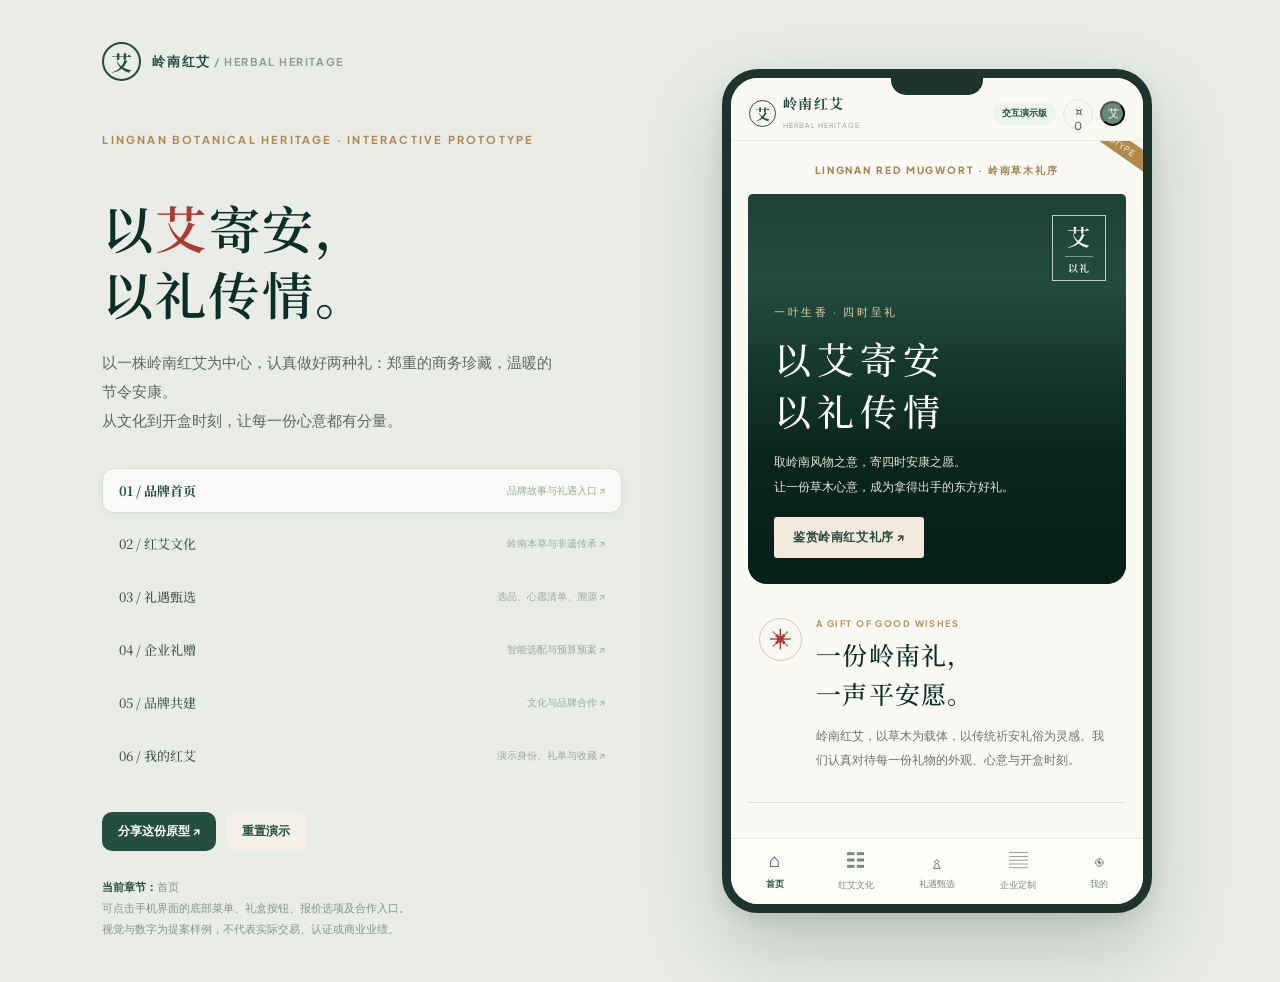
==== commit f2b6b219: "feat(member): add local-only member center and collection favorites entry points" ====
--- a/index.html
+++ b/index.html
@@ -4,7 +4,7 @@
 <meta charset="utf-8">
 <meta name="viewport" content="width=device-width,initial-scale=1,viewport-fit=cover">
 <meta name="theme-color" content="#234e41">
-<meta name="description" content="岭南红艾文化传承、非遗文创礼盒、企业定制与公益共建的交互展示原型。">
+<meta name="description" content="岭南红艾文化礼赠品牌交互原型：商务珍藏、节令安康、企业定制及演示用户中心。">
 <title>岭南红艾 · 品牌交互原型</title>
 <link rel="stylesheet" href="./app.css">
 <script src="./app.js" defer></script>
@@ -21,7 +21,8 @@
       <button class="chapter" data-go="culture"><span>02 / 红艾文化</span><small>岭南本草与非遗传承 ↗</small></button>
       <button class="chapter" data-go="shop"><span>03 / 礼遇甄选</span><small>选品、心愿清单、溯源 ↗</small></button>
       <button class="chapter" data-go="bespoke"><span>04 / 企业礼赠</span><small>智能选配与预算预案 ↗</small></button>
-      <button class="chapter" data-go="partners"><span>05 / 品牌共建</span><small>渠道演示与公益共建 ↗</small></button>
+      <button class="chapter" data-go="partners"><span>05 / 品牌共建</span><small>文化与品牌合作 ↗</small></button>
+      <button class="chapter" data-go="account"><span>06 / 我的红艾</span><small>演示身份、礼单与收藏 ↗</small></button>
     </div>
     <div class="row gap"><button class="btn" data-action="share">分享这份原型 ↗</button><button class="btn ghost" data-action="reset">重置演示</button></div>
     <div class="showcase-footer" style="margin-top:26px"><strong>当前章节：</strong><span id="desktop-current">首页</span><br>可点击手机界面的底部菜单、礼盒按钮、报价选项及合作入口。<br>视觉与数字为提案样例，不代表实际交易、认证或商业业绩。</div>
@@ -31,7 +32,7 @@
       <div class="demo-ribbon">PROTOTYPE</div>
       <header class="appbar">
         <div class="app-brand"><span class="seal" style="width:27px;height:27px;font-size:15px;border-width:1px">艾</span><span><strong>岭南红艾</strong><small>HERBAL HERITAGE</small></span></div>
-        <div class="appbar-right"><span class="pill" style="font-size:9px">交互演示版</span><button class="round" data-action="cart" aria-label="打开心愿清单">⌑<span class="small" data-cart-count>0</span></button><span class="avatar" title="演示用户">艾</span></div>
+        <div class="appbar-right"><span class="pill" style="font-size:9px">交互演示版</span><button class="round" data-action="cart" aria-label="打开心愿清单">⌑<span class="small" data-cart-count>0</span></button><button class="avatar avatar-button" data-go="account" aria-label="进入我的红艾" id="header-avatar">艾</button></div>
       </header>
       <div class="viewport" id="viewport">
 
@@ -116,20 +117,18 @@
         <section class="screen" data-page="shop" tabindex="-1" aria-label="礼盒商城">
           <div class="shop-editorial-intro"><span class="label gold">THE GIFT COLLECTIONS</span><h2>送礼有度，<br>心意无价。</h2><p>不以草本功效为噱头，把文化、质感与祝愿做成两种拿得出手的礼。</p><div class="shop-lines"><button class="line-chip active" data-line-filter="premium">商务珍藏礼 <small>郑重 · 体面</small></button><button class="line-chip" data-line-filter="seasonal">节令安康礼 <small>温暖 · 亲切</small></button></div></div>
           <div class="row between mb"><span class="pill red-pill">✿ 岁时风雅 · 温润有礼</span><button class="round" data-action="cart" aria-label="查看礼盒心愿清单">♧</button></div>
+          <div class="shop-seasonal-feature" hidden><img src="https://lh3.googleusercontent.com/aida-public/[base64]" alt="节令安康系列艾草香囊礼物的概念摄影"><div><span class="label gold">THE SEASONAL COLLECTION</span><h3>以艾为礼，岁岁安康</h3><p>为同事、亲友与节令问候，送出一份温暖得体的岭南心意。</p></div></div>
           <div class="shop-hero">
             <img alt="新中式岭南红艾礼盒陈列" src="https://lh3.googleusercontent.com/aida-public/[base64]">
-            <div class="details"><span class="pill red-pill">商务珍藏系列 · 概念商品</span><h2>岭南红艾 · 传家温灸礼盒</h2><p>古法工艺与当代包装设计相遇，以礼盒为载体承载草本故事与节令祝福。</p><div class="row between"><div><strong class="price">¥388</strong> <del class="small muted">¥458</del></div><button class="btn" data-action="add" data-id="classic">加入心愿清单 ＋</button></div></div>
+            <div class="details"><span class="pill red-pill">商务珍藏系列 · 概念商品</span><h2>岭南红艾 · 传家温灸礼盒</h2><p>古法工艺与当代包装设计相遇，以礼盒为载体承载草本故事与节令祝福。</p><div class="row between"><div><strong class="price">¥388</strong> <del class="small muted">¥458</del></div><div class="row gap"><button class="favorite-button" data-action="favorite" data-id="classic" aria-pressed="false" aria-label="收藏传家温灸礼盒">♡</button><button class="btn" data-action="add" data-id="classic">加入心愿清单 ＋</button></div></div></div>
           </div>
           <div class="split mt"><button class="card card-pad" data-go="bespoke" style="text-align:left;color:var(--green)"><strong>▧ 企业采购直通 →</strong><p class="small muted">礼赠定制 · 预算即算</p></button><button class="card card-pad" data-action="share" style="text-align:left;color:var(--red)"><strong>♡ 微信礼品卡构想 →</strong><p class="small muted">分享演示链接</p></button></div>
           <div class="sec-heading"><h2>精选艾礼 · 按心意甄选</h2></div>
-          <div class="filters" aria-label="礼盒筛选">
-            <button class="filter active" data-filter="all">全部礼盒</button><button class="filter" data-filter="incense">文创香礼</button><button class="filter" data-filter="daily">家居温养</button><button class="filter" data-filter="season">节令伴手礼</button>
-          </div>
           <div class="product-grid">
-            <article class="card product" data-category="incense"><img class="pic" loading="lazy" alt="古法红艾香篆礼盒" src="https://lh3.googleusercontent.com/aida-public/[base64]"><div class="details"><span class="pill">文人香道</span><h3>归元温阳 · 古法香篆礼盒</h3><p>铜炉与香粉，沉静如诗</p><div class="row between"><strong class="price">¥218</strong><button class="add" data-action="add" data-id="scent" aria-label="加入香篆礼盒">＋</button></div></div></article>
-            <article class="card product" data-category="daily"><img class="pic" loading="lazy" alt="草木护颈带" src="https://lh3.googleusercontent.com/aida-public/[base64]"><div class="details"><span class="pill">草木植物染</span><h3>岁岁安康 · 草木护颈带</h3><p>自然肌理，日常相伴</p><div class="row between"><strong class="price">¥158</strong><button class="add" data-action="add" data-id="neck" aria-label="加入护颈带">＋</button></div></div></article>
-            <article class="card product" data-category="season"><img class="pic" loading="lazy" alt="非遗刺绣香囊" src="https://lh3.googleusercontent.com/aida-public/[base64]"><div class="details"><span class="pill red-pill">端阳雅物</span><h3>端阳福艾 · 刺绣香囊</h3><p>节令绣艺，随身祝愿</p><div class="row between"><strong class="price">¥99</strong><button class="add" data-action="add" data-id="sachet" aria-label="加入香囊">＋</button></div></div></article>
-            <article class="card product" data-category="daily"><img class="pic" loading="lazy" alt="红艾陈艾条" src="https://lh3.googleusercontent.com/aida-public/[base64]"><div class="details"><span class="pill">匠心草本</span><h3>地道纯绒 · 陈艾条</h3><p>传统工序，批次待溯源</p><div class="row between"><strong class="price">¥188</strong><button class="add" data-action="add" data-id="moxa" aria-label="加入陈艾条">＋</button></div></div></article>
+            <article class="card product" data-category="incense" data-gift-collection="premium"><img class="pic" loading="lazy" alt="古法红艾香篆礼盒" src="https://lh3.googleusercontent.com/aida-public/[base64]"><div class="details"><span class="pill">文人香道</span><h3>归元温阳 · 古法香篆礼盒</h3><p>铜炉与香粉，沉静如诗</p><div class="row between"><strong class="price">¥218</strong><button class="favorite-button" data-action="favorite" data-id="scent" aria-pressed="false" aria-label="收藏古法香篆礼盒">♡</button><button class="add" data-action="add" data-id="scent" aria-label="加入香篆礼盒">＋</button></div></div></article>
+            <article class="card product" data-category="daily" data-gift-collection="seasonal"><img class="pic" loading="lazy" alt="草木护颈带" src="https://lh3.googleusercontent.com/aida-public/[base64]"><div class="details"><span class="pill">草木植物染</span><h3>岁岁安康 · 草木护颈带</h3><p>自然肌理，日常相伴</p><div class="row between"><strong class="price">¥158</strong><button class="favorite-button" data-action="favorite" data-id="neck" aria-pressed="false" aria-label="收藏草木护颈带">♡</button><button class="add" data-action="add" data-id="neck" aria-label="加入护颈带">＋</button></div></div></article>
+            <article class="card product" data-category="season" data-gift-collection="seasonal"><img class="pic" loading="lazy" alt="非遗刺绣香囊" src="https://lh3.googleusercontent.com/aida-public/[base64]"><div class="details"><span class="pill red-pill">端阳雅物</span><h3>端阳福艾 · 刺绣香囊</h3><p>节令绣艺，随身祝愿</p><div class="row between"><strong class="price">¥99</strong><button class="favorite-button" data-action="favorite" data-id="sachet" aria-pressed="false" aria-label="收藏端阳刺绣香囊">♡</button><button class="add" data-action="add" data-id="sachet" aria-label="加入香囊">＋</button></div></div></article>
+            <article class="card product" data-category="daily" data-gift-collection="premium"><img class="pic" loading="lazy" alt="红艾陈艾条" src="https://lh3.googleusercontent.com/aida-public/[base64]"><div class="details"><span class="pill">匠心草本</span><h3>地道纯绒 · 陈艾条</h3><p>传统工序，批次待溯源</p><div class="row between"><strong class="price">¥188</strong><button class="favorite-button" data-action="favorite" data-id="moxa" aria-pressed="false" aria-label="收藏陈艾条">♡</button><button class="add" data-action="add" data-id="moxa" aria-label="加入陈艾条">＋</button></div></div></article>
           </div>
           <div class="sec-heading"><h2>一盒一码 · 溯源体验</h2></div>
           <div class="card card-pad"><p class="story-body">真实版本可输入防伪码查询生产批次与来源。这里先演示流程，不会返回虚构的认证结果。</p><div class="field"><label for="verify-code">包装防伪码</label><input id="verify-code" maxlength="32" placeholder="输入任意演示编码（如 LNHA2026）"></div><button class="btn full" data-action="verify">模拟溯源查询 →</button></div>
@@ -191,12 +190,50 @@
           <p class="footer-note">合作项目均为概念规划 · 暂无真实机构认证、公益统计或商业案例</p>
         </section>
 
+        <!-- 06: Member center — local-only demo identity, no authentication server -->
+        <section class="screen account-screen" data-page="account" tabindex="-1" aria-label="我的红艾">
+          <div class="account-hero">
+            <div class="account-hero-art" aria-hidden="true">艾</div>
+            <span class="account-overline">MY LINGNAN · 一份心意，一方天地</span>
+            <div class="account-identity">
+              <div class="account-avatar" id="member-avatar" aria-hidden="true">艾</div>
+              <div class="account-who"><h2 id="member-name">岭南访客</h2><p id="member-state">未进入演示身份</p></div>
+            </div>
+            <button class="account-hero-button" id="member-cta" data-action="demo-login">进入演示会员身份 <span aria-hidden="true">↗</span></button>
+          </div>
+          <p class="account-disclaimer">演示用户中心 · 无真实注册、验证码、服务端账号或支付。仅保存非敏感的本地体验数据，请不要填写真实个人信息。</p>
+          <div class="account-stats" aria-label="我的礼遇概览">
+            <button data-action="cart"><b id="account-wish-count">0</b><span>礼盒心愿单</span></button>
+            <button data-action="show-favorites"><b id="account-fav-count">0</b><span>心动收藏</span></button>
+            <button data-action="show-orders"><b>0</b><span>礼赠订单</span></button>
+          </div>
+          <div class="account-section-title"><span class="label gold">MY GIFT JOURNEY</span><h3>我的礼遇</h3></div>
+          <div class="account-actions">
+            <button class="account-action" data-action="cart"><span class="action-icon">◇</span><span class="action-copy"><strong>礼盒心愿单</strong><small>挑选想赠予的艾礼，随时继续浏览</small></span><span aria-hidden="true">›</span></button>
+            <button class="account-action" data-action="show-favorites"><span class="action-icon">♡</span><span class="action-copy"><strong>我的收藏</strong><small>留住喜欢的礼物和草木心意</small></span><span aria-hidden="true">›</span></button>
+            <button class="account-action" data-action="show-orders"><span class="action-icon">▤</span><span class="action-copy"><strong>礼赠订单</strong><small>演示空状态，不会生成真实订单</small></span><span aria-hidden="true">›</span></button>
+          </div>
+          <div class="account-section-title"><span class="label gold">YOUR PERSONAL CORNER</span><h3>个人资料</h3></div>
+          <div class="account-actions">
+            <button class="account-action" data-action="edit-profile"><span class="action-icon">✎</span><span class="action-copy"><strong>昵称与称呼</strong><small>设置仅在此设备可见的演示昵称</small></span><span aria-hidden="true">›</span></button>
+            <button class="account-action" data-action="demo-region"><span class="action-icon">⌁</span><span class="action-copy"><strong>礼赠城市偏好</strong><small id="member-region">尚未选择 · 不采集真实收货地址</small></span><span aria-hidden="true">›</span></button>
+            <button class="account-action" data-action="demo-settings"><span class="action-icon">⚙</span><span class="action-copy"><strong>演示设置</strong><small>查看数据存储说明、退出与清空</small></span><span aria-hidden="true">›</span></button>
+          </div>
+          <div class="account-invite">
+            <span class="label gold">A GIFT OF GOOD WISHES</span>
+            <h3>礼有心意，赠有回响。</h3><p>从今日的一份珍藏，到节令的一声问候。下一份岭南红艾礼，送给谁？</p>
+            <button class="account-explore" data-go="shop">继续鉴赏艾礼 →</button>
+          </div>
+          <p class="footer-note">我的红艾 · 轻量演示用户模块<br>无需真实姓名、手机号、密码与住址</p>
+        </section>
+
       </div>
-      <nav class="tabbar four-tabs" aria-label="原型底部导航">
+      <nav class="tabbar five-tabs" aria-label="原型底部导航">
         <button class="tab active" data-go="home" aria-current="page"><b>⌂</b>首页</button>
         <button class="tab" data-go="culture"><b>☷</b>红艾文化</button>
         <button class="tab" data-go="shop"><b>♙</b>礼遇甄选</button>
         <button class="tab" data-go="bespoke"><b>▤</b>企业定制</button>
+        <button class="tab" data-go="account"><b>◉</b>我的</button>
       </nav>   </div>
   </main>
 </div>
--- a/app.css
+++ b/app.css
@@ -3,3 +3,106 @@
 :root{--ink:#193a30;--green:#234e41;--green-dark:#092f26;--light:#fbf9f5;--paper:#f4f0e9;--red:#af3b2f;--gold:#b69259;--muted:#788078;--line:#e4e7e0;--serif:'Noto Serif SC',serif;--sans:'Plus Jakarta Sans',-apple-system,BlinkMacSystemFont,'PingFang SC','Microsoft YaHei',sans-serif}
 *{box-sizing:border-box}html{font-family:var(--sans);background:#e9ece7;color:#283a33}body{margin:0}button,input,textarea{font:inherit}button{cursor:pointer}a{color:inherit;text-decoration:none}button:focus-visible,a:focus-visible,input:focus-visible,textarea:focus-visible{outline:3px solid #c18e57;outline-offset:2px}img{max-width:100%;display:block}.small{font-size:11px}.muted{color:var(--muted)}.serif{font-family:var(--serif)}.red{color:var(--red)}.gold{color:var(--gold)}.bold{font-weight:700}.label{font-size:10px;letter-spacing:.16em;font-weight:700;text-transform:uppercase}.row{display:flex;align-items:center}.between{justify-content:space-between}.gap{gap:10px}.mt{margin-top:18px}.mb{margin-bottom:18px}.center{text-align:center}.pill{display:inline-flex;gap:5px;align-items:center;padding:5px 9px;border-radius:20px;background:#edf3ed;color:var(--green);font-size:10px;font-weight:700}.pill.red-pill{background:#fcf0eb;color:var(--red)}.pill.gold-pill{background:#fbf4e5;color:#886629}.section-title{font:600 18px/1.5 var(--serif);margin:3px 0 12px;letter-spacing:.03em}.sec-heading{display:flex;align-items:center;justify-content:space-between;gap:10px;margin:27px 0 12px}.sec-heading h2{margin:0;font:600 18px/1.45 var(--serif)}.sec-heading button,.text-link{background:none;border:0;font-size:11px;font-weight:650;color:var(--green)}.section-line{height:1px;background:var(--line);margin:22px 0}.card{background:#fff;border:1px solid rgba(35,78,65,.08);border-radius:14px;box-shadow:0 4px 20px -5px rgba(22,49,39,.05);overflow:hidden}.card-pad{padding:15px}.btn{border:0;border-radius:10px;padding:11px 16px;background:var(--green);color:#fff;font-size:12px;font-weight:700;transition:transform .15s,background .15s}.btn:hover{background:#173d32;transform:translateY(-1px)}.btn.ghost{background:var(--paper);color:var(--green)}.btn.red-btn{background:var(--red)}.btn.outline{background:transparent;border:1px solid var(--gold);color:var(--green)}.btn.tiny{padding:8px 11px;font-size:10px}.btn.full{width:100%}.layout{min-height:100vh;display:grid;grid-template-columns:minmax(350px,1fr) minmax(400px,1fr);align-items:center;max-width:1400px;margin:auto;gap:36px;padding:32px 5vw}.showcase{padding:10px 0 10px clamp(8px,3vw,65px);max-width:600px}.showcase-mark{display:flex;align-items:center;gap:11px;color:var(--green);font-size:13px;letter-spacing:.12em;font-weight:700}.seal{display:inline-grid;place-items:center;width:39px;height:39px;border:2px solid var(--green);border-radius:50%;font:700 21px var(--serif)}.showcase h1{font:600 clamp(35px,4vw,61px)/1.28 var(--serif);margin:45px 0 20px;color:var(--green-dark);letter-spacing:.04em}.showcase h1 em{font-style:normal;color:var(--red)}.showcase p{line-height:1.95;color:#5b6860;font-size:15px;max-width:460px}.showcase .eyebrow{letter-spacing:.2em;color:#b1884c;font-size:11px;font-weight:700}.chapters{display:grid;gap:8px;margin:34px 0}.chapter{display:flex;justify-content:space-between;align-items:center;border:1px solid transparent;background:transparent;border-radius:12px;text-align:left;padding:12px 16px;color:#42534a}.chapter span:first-child{font:500 13px var(--serif)}.chapter small{font-size:10px;color:#9ca89d}.chapter.active,.chapter:hover{background:#fafbf8;border-color:#d6ded4;box-shadow:0 2px 12px #153a2a0b}.chapter.active span:first-child{color:var(--green);font-weight:700}.showcase-footer{font-size:11px;color:#87938a;line-height:1.9}.showcase-footer strong{color:var(--green)}.device-area{display:flex;align-items:center;justify-content:center;min-width:0}.device{width:min(430px,100%);height:min(890px,calc(100vh - 56px));min-height:630px;background:var(--light);border:9px solid #1d342d;border-radius:36px;box-shadow:0 36px 80px #14362635,0 7px 17px #19352717;display:flex;flex-direction:column;position:relative;overflow:hidden}.device::before{content:'';position:absolute;z-index:8;top:0;left:50%;transform:translateX(-50%);width:92px;height:17px;border-radius:0 0 15px 15px;background:#1d342d}.appbar{height:63px;flex:none;background:var(--light);padding:18px 18px 8px;display:flex;align-items:center;justify-content:space-between;border-bottom:1px solid #e9eee7;z-index:3}.app-brand{display:flex;align-items:center;gap:7px;color:var(--green)}.app-brand strong{display:block;font:700 14px/1.1 var(--serif);letter-spacing:.1em}.app-brand small{font-size:7px;letter-spacing:.14em;color:#8e9d8e}.appbar-right{display:flex;gap:7px;align-items:center}.round{width:30px;height:30px;border:1px solid #e0e7dd;background:#f7f8f3;display:grid;place-items:center;border-radius:50%;font-size:14px;color:var(--green)}.avatar{width:25px;height:25px;border-radius:50%;display:grid;place-items:center;color:#fff;font-size:11px;background:#698879}.viewport{overflow:auto;flex:1;scrollbar-width:thin;scrollbar-color:#bdc9bd transparent;overscroll-behavior:contain}.screen{display:none;min-height:100%;padding:13px 17px 32px;animation:in .23s ease-out}.screen.active{display:block}.screen.edge{padding-top:0}.screen.edge>.edge-hero{margin-left:-17px;margin-right:-17px}.screen:focus{outline:0}@keyframes in{from{opacity:.7;transform:translateY(4px)}to{opacity:1;transform:none}}.tabbar{display:grid;grid-template-columns:repeat(5,1fr);height:66px;flex:none;border-top:1px solid #e2e8df;background:#fdfdf9;padding:5px 3px 8px}.tab{background:none;border:0;color:#7b887e;font-size:9px;display:flex;flex-direction:column;justify-content:center;align-items:center;gap:5px;white-space:nowrap}.tab b{font-size:19px;font-weight:400}.tab.active{color:var(--green);font-weight:700}.tab.active b{transform:translateY(-1px)}.hero{position:relative;color:#fff;min-height:305px;background-color:#244e41;background-size:cover;background-position:center;border-radius:15px;overflow:hidden;display:flex;flex-direction:column;justify-content:end;padding:20px}.hero::before,.banner::before{content:'';position:absolute;inset:0;background:linear-gradient(0deg,rgba(6,37,30,.94),rgba(6,37,30,.1) 85%)}.hero>*{position:relative}.hero h2{font:600 30px/1.35 var(--serif);letter-spacing:.06em;margin:9px 0}.hero p{font-size:11px;line-height:1.85;color:#e3ebe4;margin:0 0 14px}.hero .pill{align-self:flex-start}.banner{background-color:var(--green);background-size:cover;background-position:center;position:relative;color:#fff;border-radius:14px;padding:22px;min-height:245px;display:flex;flex-direction:column;justify-content:end;overflow:hidden}.banner>*{position:relative}.banner h2{font:600 25px/1.48 var(--serif);margin:10px 0 12px}.banner p{font-size:11px;line-height:1.7;color:#e9efe8;margin:0 0 14px}.banner .btn{align-self:start}.quick-links{display:grid;grid-template-columns:repeat(4,minmax(0,1fr));gap:7px;margin:17px 0}.quick-links button{border:0;background:#f0f3ec;border-radius:12px;padding:12px 2px;color:var(--green);display:flex;align-items:center;flex-direction:column;gap:7px;font:650 10px var(--sans)}.quick-links b{font-size:20px;font-weight:400}.image-card img{width:100%;height:120px;object-fit:cover}.product-grid{display:grid;grid-template-columns:1fr 1fr;gap:12px}.product .pic{width:100%;aspect-ratio:1.17;object-fit:cover;background:#dde6d9}.product .details{padding:11px}.product h3{font:600 12px/1.6 var(--serif);margin:8px 0 5px;min-height:38px}.product p{color:#7c857c;font-size:10px;line-height:1.6;margin:0}.product .price{font-size:15px;color:var(--red);font-weight:700;margin-top:10px}.product .price small{color:#a9aaa1;text-decoration:line-through;font-size:10px}.product .add{width:27px;height:27px;border-radius:50%;border:0;background:var(--green);color:#fff;font-size:17px}.split{display:grid;grid-template-columns:1fr 1fr;gap:10px}.stat{background:#f5f6f1;padding:14px;border-radius:12px}.stat strong{font-size:20px;color:var(--green);display:block}.stat span{font-size:10px;color:#718077}.quote{padding:18px;background:#e9efea;border-left:3px solid var(--green);font:500 14px/1.9 var(--serif);color:var(--green)}.info-list{display:grid;gap:10px}.info-item{display:flex;gap:10px;align-items:flex-start;padding:12px;background:#fff;border:1px solid var(--line);border-radius:10px}.info-icon{display:grid;place-items:center;flex:none;width:31px;height:31px;background:#edf4ee;border-radius:8px;font-size:17px}.info-item strong{font-size:11px}.info-item p{font-size:10px;color:#79857d;line-height:1.65;margin:4px 0 0}.timeline{border-left:1px solid #d0d9ce;margin:10px 0 0 12px;padding-left:17px}.timeline article{position:relative;margin-bottom:15px}.timeline article::before{content:'';position:absolute;left:-22px;top:5px;width:9px;height:9px;border:2px solid #d4c09a;background:var(--green);border-radius:50%}.timeline strong{font:600 12px var(--serif)}.timeline p{font-size:10px;color:#778078;line-height:1.7;margin:4px 0}.shop-hero{background:#f1f2eb;border-radius:14px;overflow:hidden}.shop-hero img{width:100%;height:205px;object-fit:cover}.shop-hero .details{padding:17px}.shop-hero h2{font:600 19px/1.5 var(--serif);margin:9px 0}.shop-hero .price{font-size:23px;color:var(--red);font-weight:700}.shop-hero p{font-size:11px;line-height:1.8;color:#79847a}.filters{display:flex;gap:7px;overflow:auto;scrollbar-width:none;margin:15px -2px 17px;padding:2px}.filter{border:1px solid #e3e9e1;border-radius:30px;padding:9px 13px;background:#fff;color:#63786a;white-space:nowrap;font-size:10px}.filter.active{background:var(--green);color:#fff;border-color:var(--green)}.field{display:grid;gap:7px;margin:12px 0}.field label{font-size:11px;font-weight:650;color:#516057}.field input,.field textarea{width:100%;padding:11px 12px;background:#fff;border:1px solid #dce3db;border-radius:9px;font-size:12px;color:#223d31}.field textarea{min-height:70px;resize:vertical}.choice-grid{display:grid;grid-template-columns:1fr 1fr;gap:8px}.choice{padding:11px 9px;text-align:left;background:#fff;border:1px solid #e0e6de;border-radius:10px;color:#596d61;font-size:11px}.choice.active{border-color:var(--green);background:#eef4ee;color:var(--green);box-shadow:inset 0 0 0 1px var(--green)}.checkbox-item{display:flex;gap:9px;align-items:center;padding:10px 0;border-bottom:1px solid #edf0e9;font-size:11px}.checkbox-item input{accent-color:var(--green)}.checkbox-item small{margin-left:auto;color:#a07442}.estimate{background:#f3f4ef;padding:15px;border-radius:12px;margin:17px 0}.estimate strong{font-size:27px;color:var(--red)}.estimate p{font-size:10px;color:#7c847a}.desk-label{display:flex;justify-content:space-between;align-items:center;margin-bottom:9px}.partner-id{background:#eef4ed;border:1px solid #dce6d9;border-radius:12px;padding:14px;margin:8px 0}.qr{width:148px;height:148px;margin:13px auto;border:10px solid #fff;border-radius:8px;position:relative;display:grid;grid-template-columns:repeat(11,1fr);grid-template-rows:repeat(11,1fr);box-shadow:0 0 0 1px #dfe8dd;overflow:hidden}.qr i{background:#214d3f}.qr::after{content:'艾';position:absolute;left:50%;top:50%;transform:translate(-50%,-50%);background:white;color:var(--red);padding:3px;border-radius:4px;font:700 14px var(--serif)}.leaderboard{display:grid;gap:8px}.leaderboard article{display:flex;align-items:center;gap:10px;padding:10px;background:#fff;border:1px solid #e6ebe4;border-radius:10px}.leaderboard b{color:var(--gold);font-size:17px}.leaderboard strong{flex:1;font-size:11px}.leaderboard span{font-size:11px;color:var(--green)}.demo-banner{border:1px dashed #dccfae;border-radius:10px;background:#fbf5e9;padding:10px;font-size:10px;color:#866c49;line-height:1.7;margin-top:15px}.story-head{font:600 20px/1.5 var(--serif);margin:16px 0 7px}.story-body{color:#5e6d60;font-size:11px;line-height:2}.footer-note{font-size:10px;text-align:center;color:#9da69c;line-height:1.8;margin:25px 0}.toast{position:fixed;left:50%;bottom:26px;transform:translate(-50%,15px);background:#234e41;color:#fff;z-index:30;padding:11px 17px;border-radius:10px;opacity:0;pointer-events:none;transition:.2s;max-width:90vw;font-size:12px;text-align:center}.toast.show{opacity:1;transform:translate(-50%,0)}dialog{border:0;box-shadow:0 30px 80px #0c291c48;border-radius:17px;max-width:min(430px,calc(100vw - 34px));width:100%;padding:25px;color:#344a3c}dialog::backdrop{background:rgba(15,40,28,.52)}dialog h2{font:600 20px var(--serif);color:var(--green);margin-top:5px}dialog p,dialog li{font-size:12px;line-height:1.85;color:#68766b}dialog .close{position:absolute;right:15px;top:13px;border:0;background:#eff3ed;border-radius:50%;width:29px;height:29px}dialog .btn{margin-top:9px}.cart-list{max-height:240px;overflow:auto}.cart-row{display:flex;justify-content:space-between;align-items:center;padding:11px 0;border-bottom:1px solid #e7ebe4;gap:12px;font-size:12px}.cart-row button{border:0;background:#f9ebe9;color:var(--red);border-radius:7px;padding:5px 9px}.demo-ribbon{position:absolute;top:52px;right:-38px;transform:rotate(35deg);z-index:2;background:#b18a4b;color:#fff;padding:4px 42px;font-size:8px;letter-spacing:.1em;pointer-events:none}
 @media(max-width:900px){.layout{display:block;padding:0}.showcase{display:none}.device-area{display:block}.device{width:100%;height:100dvh;min-height:0;max-width:none;border:0;border-radius:0;box-shadow:none}.device::before{display:none}.appbar{height:56px;padding:9px 17px}.tabbar{height:64px}.demo-ribbon{top:47px}}@media(min-width:901px) and (max-height:760px){.device{min-height:560px}}@media(prefers-reduced-motion:reduce){.screen{animation:none}*{scroll-behavior:auto!important}}
+
+
+/* V0.2 brand editorial: a botanical gift house, not an all-in-one services dashboard. */
+[hidden]{display:none!important}
+.four-tabs{grid-template-columns:repeat(4,minmax(0,1fr))}
+.four-tabs .tab{font-size:11px;gap:6px;min-width:0;min-height:48px}
+.four-tabs .tab b{font-size:21px}
+.brand-eyebrow{font-size:10px;letter-spacing:.19em;color:#a7824a;text-align:center;margin:10px 0 16px;font-weight:750}
+.editorial-hero{min-height:390px;display:flex;justify-content:flex-end;position:relative;border-radius:5px 5px 19px 19px;padding:26px;background-position:center 43%}
+.editorial-hero::before{background:linear-gradient(180deg,rgba(5,30,23,.25),rgba(4,32,25,.05) 22%,rgba(4,29,23,.84) 67%,rgba(4,29,23,.98))}
+.editorial-stamp{position:absolute;top:21px;right:20px;width:54px;height:66px;border:1px solid rgba(255,255,255,.72);font:600 23px/1.2 var(--serif);text-align:center;padding:7px 2px;color:#fff;letter-spacing:.04em}
+.editorial-stamp small{font-size:10px;border-top:1px solid rgba(255,255,255,.42);padding-top:5px;display:block;margin:5px 10px}
+.editorial-hero-content{width:100%;z-index:1}
+.hero-kicker{display:block;color:#ead1a7;font-size:11px;letter-spacing:.24em}
+.editorial-hero h2{font-size:37px;font-weight:500;letter-spacing:.16em;margin:13px 0;line-height:1.38}
+.editorial-hero p{font-size:12px;line-height:2.1;margin-bottom:18px;color:#e5e6d9}
+.btn.ivory-btn{background:#f3eadd;color:#254b3d;border-radius:3px;font-size:12px;padding:12px 19px;letter-spacing:.05em}
+.btn.ivory-btn:hover{background:#fff}
+.brand-statement{display:grid;grid-template-columns:43px 1fr;gap:14px;padding:34px 11px 30px;border-bottom:1px solid #dce3d9;align-items:start}
+.brand-statement .ornament{width:43px;height:43px;border:1px solid #d6c6a7;display:grid;place-items:center;border-radius:50%;font-size:22px;color:var(--red)}
+.brand-statement .label{margin:0 0 6px;font-size:9px}
+.brand-statement h2{font:500 25px/1.55 var(--serif);letter-spacing:.05em;margin:0 0 12px;color:var(--green-dark)}
+.brand-statement p:last-child{font-size:12px;line-height:2;color:#66756b;margin:0}
+.gift-heading{margin-top:36px}
+.gift-heading h2{margin-top:8px}
+.gift-collection{display:grid;gap:18px}
+.collection-tile{background:#f7f4ec;border:1px solid #e2e1d6;border-radius:3px;overflow:hidden}
+.collection-tile img{width:100%;height:195px;object-fit:cover;background:#d7d4c9}
+.collection-copy{padding:19px 20px 21px}
+.collection-copy>span{font-size:9px;letter-spacing:.17em;color:#ae8c56;font-weight:700}
+.collection-copy h3{font:600 22px/1.5 var(--serif);color:var(--green-dark);margin:8px 0}
+.collection-copy p{font-size:12px;line-height:1.9;color:#65766a;margin:0 0 17px}
+.collection-link{display:inline-flex;align-items:center;gap:22px;background:transparent;border:0;border-bottom:1px solid #8c9d89;padding:0 0 7px;color:var(--green);font-size:12px;font-weight:700}
+.collection-link span{font-size:17px;font-weight:400}
+.festive-tile{background:#fbf5ed;border-color:#eadfd3}
+.festive-tile .collection-copy h3{color:#8f4034}
+.festive-tile .collection-link{color:#a14e42;border-color:#d6a89e}
+.corporate-promo{position:relative;overflow:hidden;background:linear-gradient(120deg,#123a2e,#27604c);border-radius:4px;padding:28px 24px 29px;margin-top:10px;color:#f6f2e9}
+.corporate-promo .promo-flower{position:absolute;right:-14px;bottom:-36px;color:rgba(225,205,162,.13);font:700 190px/1 var(--serif);pointer-events:none}
+.corporate-promo h3{position:relative;font:500 21px/1.6 var(--serif);margin:14px 0;max-width:270px}
+.corporate-promo p{position:relative;font-size:12px;line-height:1.9;color:#dfebdf;max-width:290px}
+.corporate-promo p:first-of-type{font-size:10px;letter-spacing:.03em;color:#d4bc90}
+.btn.light-outline{position:relative;background:transparent;border:1px solid #dec99b;border-radius:4px;color:#fff;margin-top:7px}
+.story-feature{border-top:1px solid #dce2d9;border-bottom:1px solid #dce2d9;padding:19px 0;display:grid;grid-template-columns:105px 1fr;gap:15px;align-items:center}
+.story-feature-art{height:150px;background:#e5e9df;color:#446c58;position:relative;display:grid;place-items:center;font:500 60px var(--serif)}
+.story-feature-art:before{content:'';position:absolute;inset:9px;border:1px solid #b1c5b1}
+.story-feature-art span{position:absolute;left:6px;right:6px;bottom:16px;text-align:center;font:11px/1.6 var(--serif);color:#546e54;letter-spacing:.1em}
+.story-feature h3{font:500 15px/1.6 var(--serif);color:#254438;margin:0 0 8px}
+.story-feature p,.subtle-link-box p{color:#6d766b;font-size:11px;line-height:1.9}
+.story-feature .text-link,.subtle-link-box .text-link{padding:7px 0;text-align:left}
+.subtle-link-box{margin:26px 0 3px;padding:19px;background:#eeeae0}
+.subtle-link-box>span{font:500 15px var(--serif);color:var(--green)}
+.subtle-link-box p{margin:8px 0}
+.culture-editorial{padding:28px 24px;background:#f1efe7;border:1px solid #e7e3d8;position:relative}
+.culture-editorial::before{content:'';position:absolute;inset:8px;border:1px solid #e1d8c6;pointer-events:none}
+.culture-editorial .culture-chapter{font-size:10px;color:#b18a53;letter-spacing:.14em;position:relative}
+.culture-editorial .culture-chapter span{color:var(--red)}
+.culture-editorial h3{font:500 24px/1.66 var(--serif);color:var(--green);margin:18px 0}
+.culture-editorial p{font-size:12px;line-height:2.1;color:#667367;position:relative}
+.culture-editorial blockquote{font:500 15px/2 var(--serif);color:#9d4b3c;text-align:center;border-block:1px solid #d8cbaf;padding:20px 8px;margin:23px 0}
+.shop-editorial-intro{padding:19px 6px 15px}
+.shop-editorial-intro h2{font:500 28px/1.52 var(--serif);color:var(--green-dark);margin:9px 0}
+.shop-editorial-intro p{font-size:12px;line-height:1.9;color:#778279;max-width:320px}
+.shop-lines{display:grid;grid-template-columns:1fr 1fr;gap:10px;margin:22px 0 10px}
+.line-chip{border:1px solid #dadfd3;border-radius:4px;background:#f8f7f3;color:#54685b;font:500 13px/1.5 var(--serif);padding:14px 10px;text-align:center;min-height:72px}
+.line-chip small{display:block;font:10px/1.6 var(--sans);color:#899188;margin-top:5px}
+.line-chip.active{background:var(--green);border-color:var(--green);color:#fff}
+.line-chip.active small{color:#cbded0}
+.shop-seasonal-feature{background:#f6f0e7;border:1px solid #e3d9ca;margin:15px 0;overflow:hidden}
+.shop-seasonal-feature img{height:190px;width:100%;object-fit:cover}
+.shop-seasonal-feature>div{padding:17px}
+.shop-seasonal-feature h3{font:500 22px/1.5 var(--serif);color:#934e3e;margin:8px 0}
+.shop-seasonal-feature p{font-size:12px;line-height:1.8;color:#67756d}
+.line-choices .choice{min-height:73px;font:500 12px/1.4 var(--serif)}
+.line-choices .choice small{display:block;font:10px/1.6 var(--sans);color:#8c998e;margin-top:5px}
+.line-choices .choice.active{box-shadow:inset 0 0 0 1px var(--green)}
+.back-link{border:0;background:transparent;color:#607968;padding:11px 2px;margin:0 0 9px;font-size:12px}
+.partnership-hero{padding:32px 23px;position:relative;overflow:hidden;background:linear-gradient(130deg,#164336,#0d2c24);color:#fff}
+.partnership-hero::after{content:'艾';position:absolute;right:-35px;bottom:-65px;font:230px/1 var(--serif);color:rgba(238,227,203,.07)}
+.partnership-hero h2{font:500 26px/1.6 var(--serif);position:relative;margin:16px 0;color:#faf5e9}
+.partnership-hero p{font-size:12px;line-height:1.85;color:#d0dfd1;position:relative;max-width:260px}
+.partnership-list{display:grid;gap:0;background:#fff;border-top:1px solid #e0e6dc}
+.partnership-list article{display:grid;grid-template-columns:35px 1fr;gap:11px;padding:19px 7px;border-bottom:1px solid #e0e6dc}
+.partnership-list article>span{font:15px var(--serif);color:#ba9161}
+.partnership-list h3{font:500 17px var(--serif);color:var(--green-dark);margin:0 0 9px}
+.partnership-list p{font-size:12px;line-height:1.95;color:#667368;margin:0}
+.partnership-list .text-link{margin-top:10px;padding:0}
+.partnership-statement{padding:34px 25px;margin-top:26px;background:#e9ede5;text-align:center}
+.partnership-statement .ornament{font-size:25px;color:var(--red)}
+.partnership-statement h3{font:500 24px/1.7 var(--serif);color:var(--green-dark);margin:14px 0}
+.partnership-statement p{font-size:12px;line-height:1.9;color:#6c7a6d}
+.partnership-statement .ivory-btn{background:var(--green);color:#fff;margin-top:12px}
+@media(max-width:900px){
+ .screen{padding:14px 19px 28px}
+ .four-tabs .tab{font-size:11px}
+ .editorial-hero{min-height:385px}
+}
+@media(max-width:370px){
+ .editorial-hero h2{font-size:32px}
+ .collection-tile img{height:165px}
+ .brand-statement h2{font-size:22px}
+ .line-chip{padding:11px 4px}
+}
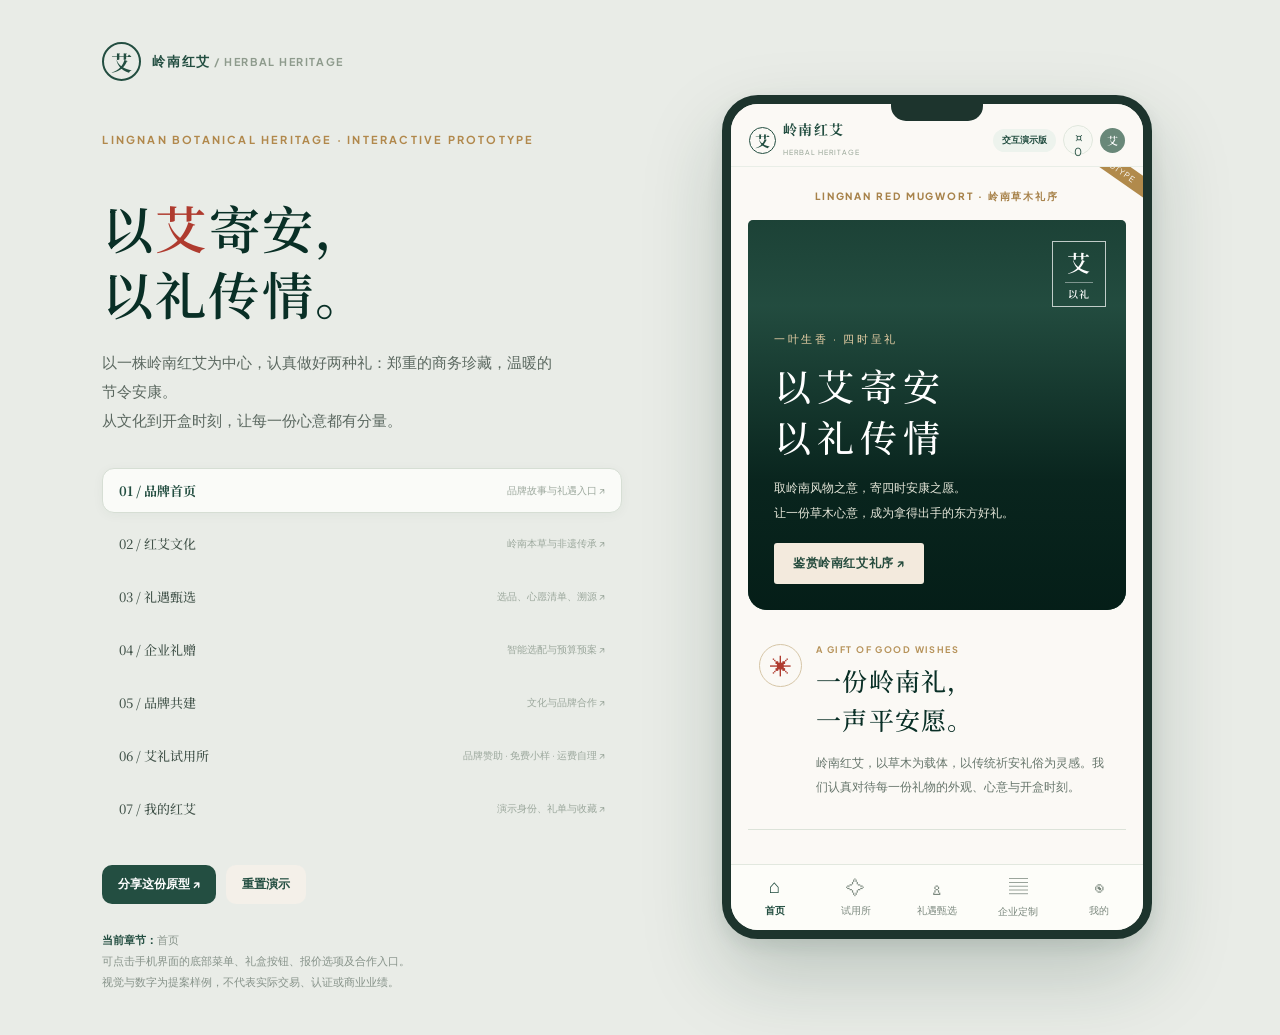
==== commit eec19956: "feat(trial): add sponsor-funded sample discovery screen with shipping-paid messaging" ====
--- a/index.html
+++ b/index.html
@@ -22,7 +22,8 @@
       <button class="chapter" data-go="shop"><span>03 / 礼遇甄选</span><small>选品、心愿清单、溯源 ↗</small></button>
       <button class="chapter" data-go="bespoke"><span>04 / 企业礼赠</span><small>智能选配与预算预案 ↗</small></button>
       <button class="chapter" data-go="partners"><span>05 / 品牌共建</span><small>文化与品牌合作 ↗</small></button>
-      <button class="chapter" data-go="account"><span>06 / 我的红艾</span><small>演示身份、礼单与收藏 ↗</small></button>
+      <button class="chapter" data-go="trial"><span>06 / 艾礼试用所</span><small>品牌赞助 · 免费小样 · 运费自理 ↗</small></button>
+      <button class="chapter" data-go="account"><span>07 / 我的红艾</span><small>演示身份、礼单与收藏 ↗</small></button>
     </div>
     <div class="row gap"><button class="btn" data-action="share">分享这份原型 ↗</button><button class="btn ghost" data-action="reset">重置演示</button></div>
     <div class="showcase-footer" style="margin-top:26px"><strong>当前章节：</strong><span id="desktop-current">首页</span><br>可点击手机界面的底部菜单、礼盒按钮、报价选项及合作入口。<br>视觉与数字为提案样例，不代表实际交易、认证或商业业绩。</div>
@@ -64,6 +65,7 @@
               <div class="collection-copy"><span>02 / THE SEASONAL COLLECTION</span><h3>节令安康礼</h3><p>以岁时为约，以平安为念。<br>为亲友、同事与团队，送一份恰到好处的祝福。</p><button class="collection-link" data-go="shop" data-line="seasonal">鉴赏节令系列 <span>↗</span></button></div>
             </article>
           </div>
+          <button class="trial-home-teaser" data-go="trial"><span class="trial-teaser-icon" aria-hidden="true">礼</span><span><small>BRAND TRIAL STUDIO · 品牌赞助</small><strong>艾礼试用所</strong><em>精选小样免费申领，用户自付运费</em></span><span class="trial-teaser-arrow" aria-hidden="true">↗</span></button>
           <div class="sec-heading"><div><span class="label gold">FOR TEAMS & ENTERPRISES</span><h2>让企业的每一份心意，<br>都更有文化分量</h2></div></div>
           <div class="corporate-promo">
             <div class="promo-flower" aria-hidden="true">艾</div>
@@ -190,6 +192,56 @@
           <p class="footer-note">合作项目均为概念规划 · 暂无真实机构认证、公益统计或商业案例</p>
         </section>
 
+        <!-- 07: Sponsored brand sampling — public marketing UI only, no orders or payment -->
+        <section class="screen trial-screen" data-page="trial" tabindex="-1" aria-label="艾礼试用所">
+          <div class="trial-hero">
+            <div class="trial-hero-overlay" aria-hidden="true"><span>礼</span></div>
+            <span class="trial-eyebrow">LINGNAN · BRAND TRIAL STUDIO</span>
+            <div class="trial-hero-inner"><span class="trial-diamond">✦ 品牌试用计划</span><h2>遇见好物，<br>先从一份小样开始。</h2><p>试一试，再决定喜不喜欢。<br>我们邀请品牌提供小样，把选择交还给你。</p><div class="trial-hero-note"><strong>样品 ¥0</strong><i></i><span>配送费用由申领人承担</span></div></div>
+          </div>
+          <div class="trial-intro">
+            <div class="trial-intro-heading"><span class="label gold">CURATED FOR YOU</span><h3>今日试礼</h3></div>
+            <p>这里展示的是<strong>广告主赞助活动</strong>，与岭南红艾自营礼盒分开展示。样品不收费，配送费用在申领前单独说明。</p>
+          </div>
+          <div class="trial-card-list">
+            <article class="trial-card" data-trial-id="scent">
+              <div class="trial-art trial-art-scent" aria-hidden="true">
+                <div class="trial-art-glow"></div><div class="trial-product-bottle"><span>香</span></div><span class="trial-art-leaf">✳</span>
+                <span class="trial-art-caption">SCENT DISCOVERY / SAMPLE</span>
+              </div>
+              <div class="trial-card-body">
+                <div class="trial-card-top"><span class="trial-sponsored">广告 · 示例品牌 A</span><span class="trial-mini-label">体验装</span></div>
+                <h3>岭南草木香氛 · 试香小样</h3>
+                <p>从一缕清新的植物气息开始，找到喜欢的生活香调。</p>
+                <div class="trial-price-row"><strong>样品 ¥0</strong><span>示意运费 <b>¥8</b></span></div>
+                <button class="trial-claim" data-action="sample-detail" data-trial-id="scent">查看试用与配送说明 <span aria-hidden="true">↗</span></button>
+              </div>
+            </article>
+            <article class="trial-card" data-trial-id="cream">
+              <div class="trial-art trial-art-cream" aria-hidden="true">
+                <div class="trial-art-glow"></div><div class="trial-product-tube"><span>本草<br>HAND CARE</span></div><span class="trial-art-leaf">❋</span>
+                <span class="trial-art-caption">DAILY CARE / SAMPLE</span>
+              </div>
+              <div class="trial-card-body">
+                <div class="trial-card-top"><span class="trial-sponsored">广告 · 示例品牌 B</span><span class="trial-mini-label">随身装</span></div>
+                <h3>草本润手霜 · 便携体验装</h3>
+                <p>送给忙碌日常的一点温柔，随身体验轻盈肤感。</p>
+                <div class="trial-price-row"><strong>样品 ¥0</strong><span>示意运费 <b>¥6</b></span></div>
+                <button class="trial-claim" data-action="sample-detail" data-trial-id="cream">查看试用与配送说明 <span aria-hidden="true">↗</span></button>
+              </div>
+            </article>
+          </div>
+          <div class="trial-steps">
+            <div class="trial-intro-heading"><span class="label gold">HOW IT WORKS</span><h3>免费试用，明明白白</h3></div>
+            <div class="trial-step"><span>01</span><div><strong>挑选喜欢的小样</strong><p>每件试用品均标注赞助信息与活动说明。</p></div></div>
+            <div class="trial-step"><span>02</span><div><strong>确认配送费用</strong><p>样品本身免费。运费应在正式申领前透明列明。</p></div></div>
+            <div class="trial-step"><span>03</span><div><strong>申领后查看进度</strong><p>正式版本需接入发货、订单与售后；当前仅演示界面。</p></div></div>
+          </div>
+          <button class="trial-record-entry" data-action="sample-records"><span><strong>我的试用记录</strong><small>查看申请与配送进度（演示空状态）</small></span><span aria-hidden="true">›</span></button>
+          <div class="trial-business-notice"><span class="label gold">FOR BRANDS</span><h3>让好产品，遇见愿意体验的人。</h3><p>开放品牌试用活动展示与合作咨询，广告投放及样品由合作品牌提供。</p><button data-action="sample-sponsor" class="text-link">了解品牌合作方式 →</button></div>
+          <p class="footer-note">广告活动与产品均为设计占位案例，不代表实际招商合作。<br>页面不收款、不采集地址、不创建试用订单。</p>
+        </section>
+
         <!-- 06: Member center — local-only demo identity, no authentication server -->
         <section class="screen account-screen" data-page="account" tabindex="-1" aria-label="我的红艾">
           <div class="account-hero">
@@ -213,6 +265,11 @@
             <button class="account-action" data-action="show-favorites"><span class="action-icon">♡</span><span class="action-copy"><strong>我的收藏</strong><small>留住喜欢的礼物和草木心意</small></span><span aria-hidden="true">›</span></button>
             <button class="account-action" data-action="show-orders"><span class="action-icon">▤</span><span class="action-copy"><strong>礼赠订单</strong><small>演示空状态，不会生成真实订单</small></span><span aria-hidden="true">›</span></button>
           </div>
+          <div class="account-section-title"><span class="label gold">BRAND TRIAL STUDIO</span><h3>我的试用</h3></div>
+          <div class="account-actions">
+            <button class="account-action" data-action="sample-records"><span class="action-icon">✧</span><span class="action-copy"><strong>试用申领记录</strong><small>赞助品牌的小样领取、配送与体验记录</small></span><span aria-hidden="true">›</span></button>
+            <button class="account-action" data-go="trial"><span class="action-icon">礼</span><span class="action-copy"><strong>探索艾礼试用所</strong><small>样品免费，配送费用自理</small></span><span aria-hidden="true">›</span></button>
+          </div>
           <div class="account-section-title"><span class="label gold">YOUR PERSONAL CORNER</span><h3>个人资料</h3></div>
           <div class="account-actions">
             <button class="account-action" data-action="edit-profile"><span class="action-icon">✎</span><span class="action-copy"><strong>昵称与称呼</strong><small>设置仅在此设备可见的演示昵称</small></span><span aria-hidden="true">›</span></button>
@@ -230,7 +287,7 @@
       </div>
       <nav class="tabbar five-tabs" aria-label="原型底部导航">
         <button class="tab active" data-go="home" aria-current="page"><b>⌂</b>首页</button>
-        <button class="tab" data-go="culture"><b>☷</b>红艾文化</button>
+        <button class="tab" data-go="trial"><b>✧</b>试用所</button>
         <button class="tab" data-go="shop"><b>♙</b>礼遇甄选</button>
         <button class="tab" data-go="bespoke"><b>▤</b>企业定制</button>
         <button class="tab" data-go="account"><b>◉</b>我的</button>
--- a/app.css
+++ b/app.css
@@ -106,3 +106,60 @@
  .brand-statement h2{font-size:22px}
  .line-chip{padding:11px 4px}
 }
+
+
+/* Member center V0.3 — the same botanical gift house, with a light demo identity. */
+.five-tabs{grid-template-columns:repeat(5,minmax(0,1fr))}
+.five-tabs .tab{font-size:10px;min-width:0;gap:5px;min-height:45px}
+.five-tabs .tab b{font-size:19px}
+.avatar-button{border:0;cursor:pointer;font:600 11px var(--serif);flex:none}
+.avatar-button:focus-visible,.account-action:focus-visible,.account-hero-button:focus-visible,.favorite-button:focus-visible{outline:2px solid #b48444;outline-offset:2px}
+.account-screen{background:#f8f8f3}
+.account-hero{background:linear-gradient(140deg,#1a4839 0%,#0e3128 80%);color:#f6f0e4;position:relative;overflow:hidden;border-radius:3px 3px 15px 15px;margin:-14px -19px 0;padding:30px 25px 25px}
+.account-hero-art{position:absolute;right:-20px;top:-36px;font:300px/1 var(--serif);color:rgba(222,204,153,.075);pointer-events:none}
+.account-overline{font-size:10px;letter-spacing:.14em;color:#d8be8b;position:relative}
+.account-identity{display:flex;align-items:center;gap:16px;position:relative;margin:24px 0 23px}
+.account-avatar{display:grid;place-items:center;flex:none;width:66px;height:66px;border-radius:50%;border:1px solid rgba(235,216,163,.8);outline:5px solid rgba(233,220,190,.08);background:#315f4d;color:#f8ede1;font:500 32px var(--serif)}
+.account-who h2{font:500 23px/1.5 var(--serif);margin:0 0 6px;color:#fff}
+.account-who p{font-size:11px;color:#c3d6c7;margin:0}
+.account-hero-button{position:relative;display:flex;justify-content:space-between;align-items:center;width:100%;background:#f2ecde;border:0;border-radius:3px;padding:13px 17px;text-align:left;color:#265040;font-size:12px;font-weight:650;cursor:pointer}
+.account-hero-button span{font-size:19px;font-weight:400}
+.account-disclaimer{margin:16px 0 17px;color:#819083;font-size:10px;line-height:1.85}
+.account-stats{display:grid;grid-template-columns:repeat(3,minmax(0,1fr));background:#fff;border:1px solid #e3e7dc;border-radius:5px;overflow:hidden;margin-bottom:29px}
+.account-stats button{border:0;background:#fff;padding:17px 3px 15px;display:flex;flex-direction:column;gap:5px;align-items:center;cursor:pointer}
+.account-stats button+button{border-left:1px solid #edf0ea}
+.account-stats button b{font:500 26px/1.3 var(--serif);color:var(--green)}
+.account-stats button span{font-size:10px;color:#7b887e;white-space:nowrap}
+.account-section-title{margin:25px 0 12px;display:flex;align-items:baseline;gap:12px}
+.account-section-title .label{font-size:9px;letter-spacing:.05em}
+.account-section-title h3{font:500 21px var(--serif);margin:0;color:var(--green-dark);white-space:nowrap;order:-1}
+.account-actions{border:1px solid #e3e7dc;border-radius:5px;overflow:hidden;background:#fff}
+.account-action{width:100%;min-height:72px;border:0;background:#fff;text-align:left;display:flex;align-items:center;gap:14px;padding:14px 14px;cursor:pointer;color:var(--green)}
+.account-action+.account-action{border-top:1px solid #edf0e9}
+.account-action:hover{background:#f8faf5}
+.action-icon{display:grid;place-items:center;width:35px;height:35px;flex:none;background:#f0f2e9;color:#3a6852;border-radius:4px;font:500 20px var(--serif)}
+.account-action:nth-child(2) .action-icon{background:#f8eeee;color:#ab5646}
+.account-action:last-child .action-icon{background:#f3efe6;color:#a18651}
+.action-copy{flex:1;min-width:0;display:grid;gap:6px}
+.action-copy strong{font-size:12px;color:#344c3e;font-weight:650}
+.action-copy small{font-size:10px;line-height:1.5;color:#879487}
+.account-action>span:last-child{font:25px/1 var(--serif);color:#9daf9e}
+.account-invite{margin:27px 0 20px;border:1px solid #d5dece;background:#eef1e9;position:relative;padding:25px 21px}
+.account-invite:before{content:'';position:absolute;inset:7px;border:1px solid #dce3d5;pointer-events:none}
+.account-invite h3{position:relative;color:var(--green);font:500 22px/1.5 var(--serif);margin:9px 0}
+.account-invite p{position:relative;color:#718075;font-size:12px;line-height:1.9}
+.account-explore{position:relative;border:0;border-bottom:1px solid #97ad97;padding:7px 0;background:transparent;font-size:12px;color:#315745;cursor:pointer}
+.favorite-button{border:1px solid #e6ddd0;background:#fffdfb;color:#b95a4c;display:grid;place-items:center;min-width:32px;height:32px;border-radius:50%;font-size:19px;cursor:pointer;flex:none}
+.favorite-button.liked{border-color:#eabdb5;background:#fdf2f0;color:#b54c3f}
+.region-options{display:grid;grid-template-columns:repeat(2,minmax(0,1fr));gap:10px;margin:15px 0}
+.region-option{padding:13px 5px;border:1px solid #dae3d7;background:#f8faf7;color:#3f634f;border-radius:4px;cursor:pointer;font-size:12px}
+.region-option.active{background:#214c3b;color:#fff;border-color:#214c3b}
+.member-empty-symbol{text-align:center;font:54px/1.4 var(--serif);color:#abbca5;margin:6px 0}
+#member-profile-form{margin-top:15px}
+#member-profile-form .field input{font-size:14px}
+@media(max-width:370px){
+  .account-section-title{gap:6px}
+  .account-section-title .label{font-size:8px}
+  .account-identity{gap:12px}
+  .five-tabs .tab{font-size:9px}
+}
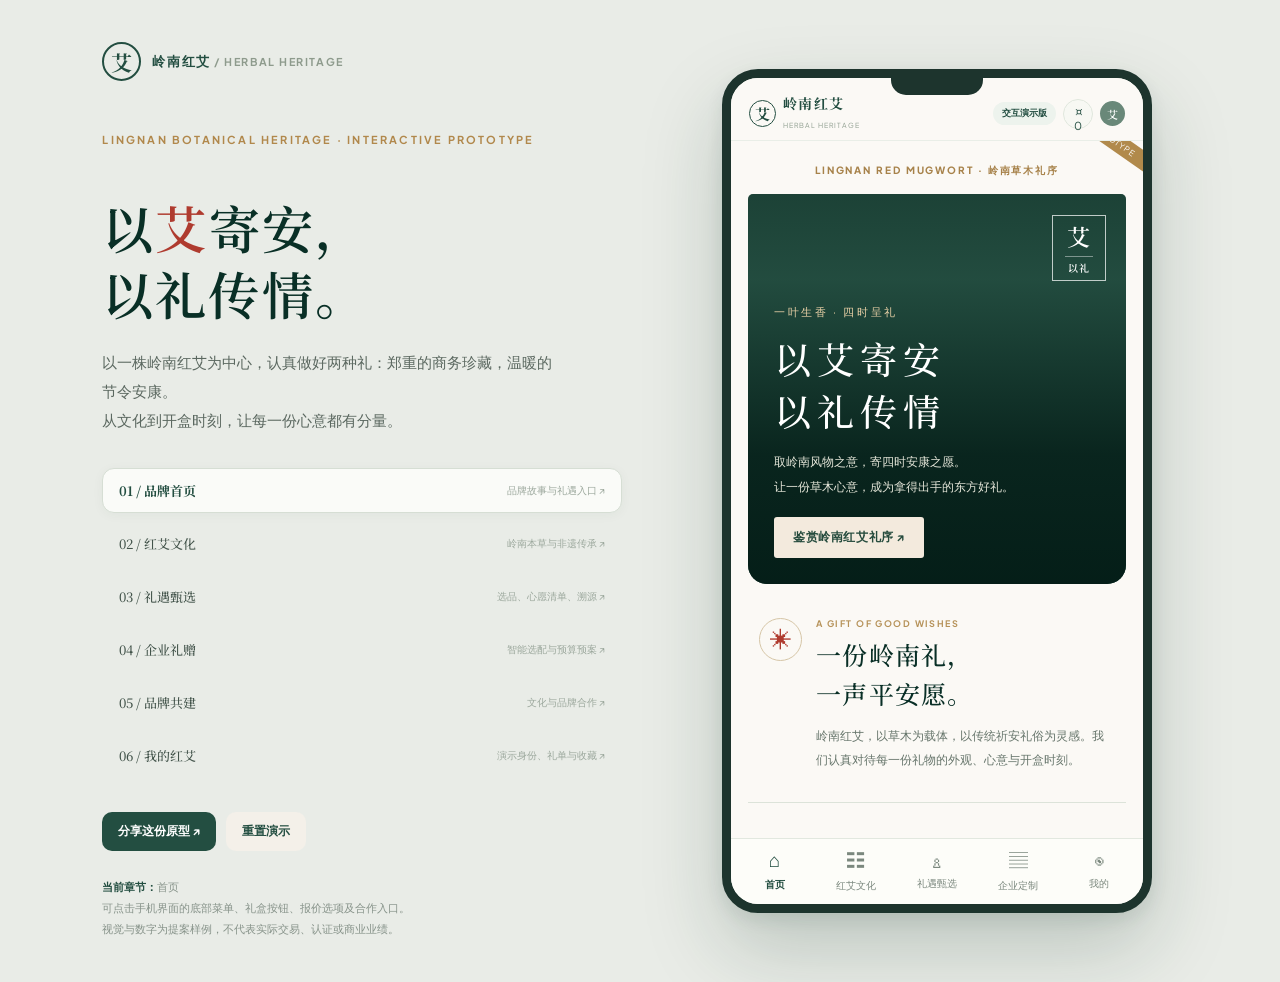
==== commit e9f4ef51: "fix(ia): keep all agreed tabs and nest sponsored samples within gift selection" ====
--- a/index.html
+++ b/index.html
@@ -22,8 +22,7 @@
       <button class="chapter" data-go="shop"><span>03 / 礼遇甄选</span><small>选品、心愿清单、溯源 ↗</small></button>
       <button class="chapter" data-go="bespoke"><span>04 / 企业礼赠</span><small>智能选配与预算预案 ↗</small></button>
       <button class="chapter" data-go="partners"><span>05 / 品牌共建</span><small>文化与品牌合作 ↗</small></button>
-      <button class="chapter" data-go="trial"><span>06 / 艾礼试用所</span><small>品牌赞助 · 免费小样 · 运费自理 ↗</small></button>
-      <button class="chapter" data-go="account"><span>07 / 我的红艾</span><small>演示身份、礼单与收藏 ↗</small></button>
+      <button class="chapter" data-go="account"><span>06 / 我的红艾</span><small>演示身份、礼单与收藏 ↗</small></button>
     </div>
     <div class="row gap"><button class="btn" data-action="share">分享这份原型 ↗</button><button class="btn ghost" data-action="reset">重置演示</button></div>
     <div class="showcase-footer" style="margin-top:26px"><strong>当前章节：</strong><span id="desktop-current">首页</span><br>可点击手机界面的底部菜单、礼盒按钮、报价选项及合作入口。<br>视觉与数字为提案样例，不代表实际交易、认证或商业业绩。</div>
@@ -116,7 +115,11 @@
         </section>
 
         <!-- 03: Gift shop -->
-        <section class="screen" data-page="shop" tabindex="-1" aria-label="礼盒商城">
+        <section class="screen" data-page="shop" tabindex="-1" aria-label="礼遇甄选">
+          <div class="gift-channel-switch" aria-label="礼遇栏目">
+            <button class="gift-channel active" data-go="shop" aria-current="page"><span>01</span><strong>红艾礼盒</strong><small>商务珍藏 · 节令安康</small></button>
+            <button class="gift-channel" data-go="trial"><span>02</span><strong>品牌试用</strong><small>广告赞助 · 付邮领小样</small></button>
+          </div>
           <div class="shop-editorial-intro"><span class="label gold">THE GIFT COLLECTIONS</span><h2>送礼有度，<br>心意无价。</h2><p>不以草本功效为噱头，把文化、质感与祝愿做成两种拿得出手的礼。</p><div class="shop-lines"><button class="line-chip active" data-line-filter="premium">商务珍藏礼 <small>郑重 · 体面</small></button><button class="line-chip" data-line-filter="seasonal">节令安康礼 <small>温暖 · 亲切</small></button></div></div>
           <div class="row between mb"><span class="pill red-pill">✿ 岁时风雅 · 温润有礼</span><button class="round" data-action="cart" aria-label="查看礼盒心愿清单">♧</button></div>
           <div class="shop-seasonal-feature" hidden><img src="https://lh3.googleusercontent.com/aida-public/[base64]" alt="节令安康系列艾草香囊礼物的概念摄影"><div><span class="label gold">THE SEASONAL COLLECTION</span><h3>以艾为礼，岁岁安康</h3><p>为同事、亲友与节令问候，送出一份温暖得体的岭南心意。</p></div></div>
@@ -131,6 +134,14 @@
             <article class="card product" data-category="daily" data-gift-collection="seasonal"><img class="pic" loading="lazy" alt="草木护颈带" src="https://lh3.googleusercontent.com/aida-public/[base64]"><div class="details"><span class="pill">草木植物染</span><h3>岁岁安康 · 草木护颈带</h3><p>自然肌理，日常相伴</p><div class="row between"><strong class="price">¥158</strong><button class="favorite-button" data-action="favorite" data-id="neck" aria-pressed="false" aria-label="收藏草木护颈带">♡</button><button class="add" data-action="add" data-id="neck" aria-label="加入护颈带">＋</button></div></div></article>
             <article class="card product" data-category="season" data-gift-collection="seasonal"><img class="pic" loading="lazy" alt="非遗刺绣香囊" src="https://lh3.googleusercontent.com/aida-public/[base64]"><div class="details"><span class="pill red-pill">端阳雅物</span><h3>端阳福艾 · 刺绣香囊</h3><p>节令绣艺，随身祝愿</p><div class="row between"><strong class="price">¥99</strong><button class="favorite-button" data-action="favorite" data-id="sachet" aria-pressed="false" aria-label="收藏端阳刺绣香囊">♡</button><button class="add" data-action="add" data-id="sachet" aria-label="加入香囊">＋</button></div></div></article>
             <article class="card product" data-category="daily" data-gift-collection="premium"><img class="pic" loading="lazy" alt="红艾陈艾条" src="https://lh3.googleusercontent.com/aida-public/[base64]"><div class="details"><span class="pill">匠心草本</span><h3>地道纯绒 · 陈艾条</h3><p>传统工序，批次待溯源</p><div class="row between"><strong class="price">¥188</strong><button class="favorite-button" data-action="favorite" data-id="moxa" aria-pressed="false" aria-label="收藏陈艾条">♡</button><button class="add" data-action="add" data-id="moxa" aria-label="加入陈艾条">＋</button></div></div></article>
+          </div>
+          <div class="shop-trial-discovery">
+            <div class="trial-discovery-heading"><span class="label gold">SPONSORED DISCOVERIES</span><h3>品牌试用 · 今天的小惊喜</h3><p>精选赞助小样，先体验再决定。样品免费，配送费用由申领用户承担。</p></div>
+            <div class="trial-discovery-grid">
+              <button data-go="trial" class="trial-discovery-tile"><span class="trial-discovery-art">香</span><strong>草木试香礼</strong><small>品牌赞助 · 小样 ¥0</small></button>
+              <button data-go="trial" class="trial-discovery-tile"><span class="trial-discovery-art blush">润</span><strong>草本护理体验装</strong><small>品牌赞助 · 小样 ¥0</small></button>
+            </div>
+            <button class="trial-discovery-more" data-go="trial">进入品牌试用，查看活动与运费说明 <span aria-hidden="true">↗</span></button>
           </div>
           <div class="sec-heading"><h2>一盒一码 · 溯源体验</h2></div>
           <div class="card card-pad"><p class="story-body">真实版本可输入防伪码查询生产批次与来源。这里先演示流程，不会返回虚构的认证结果。</p><div class="field"><label for="verify-code">包装防伪码</label><input id="verify-code" maxlength="32" placeholder="输入任意演示编码（如 LNHA2026）"></div><button class="btn full" data-action="verify">模拟溯源查询 →</button></div>
@@ -193,7 +204,11 @@
         </section>
 
         <!-- 07: Sponsored brand sampling — public marketing UI only, no orders or payment -->
-        <section class="screen trial-screen" data-page="trial" tabindex="-1" aria-label="艾礼试用所">
+        <section class="screen trial-screen" data-page="trial" tabindex="-1" aria-label="礼遇甄选 · 品牌试用">
+          <div class="gift-channel-switch" aria-label="礼遇栏目">
+            <button class="gift-channel" data-go="shop"><span>01</span><strong>红艾礼盒</strong><small>商务珍藏 · 节令安康</small></button>
+            <button class="gift-channel active" data-go="trial" aria-current="page"><span>02</span><strong>品牌试用</strong><small>广告赞助 · 付邮领小样</small></button>
+          </div>
           <div class="trial-hero">
             <div class="trial-hero-overlay" aria-hidden="true"><span>礼</span></div>
             <span class="trial-eyebrow">LINGNAN · BRAND TRIAL STUDIO</span>
@@ -287,7 +302,7 @@
       </div>
       <nav class="tabbar five-tabs" aria-label="原型底部导航">
         <button class="tab active" data-go="home" aria-current="page"><b>⌂</b>首页</button>
-        <button class="tab" data-go="trial"><b>✧</b>试用所</button>
+        <button class="tab" data-go="culture"><b>☷</b>红艾文化</button>
         <button class="tab" data-go="shop"><b>♙</b>礼遇甄选</button>
         <button class="tab" data-go="bespoke"><b>▤</b>企业定制</button>
         <button class="tab" data-go="account"><b>◉</b>我的</button>
--- a/app.css
+++ b/app.css
@@ -163,3 +163,80 @@
   .account-identity{gap:12px}
   .five-tabs .tab{font-size:9px}
 }
+
+
+/* V0.4 / 艾礼试用所 — quiet editorial commerce, explicitly sponsored. */
+.trial-screen{background:#f9f8f3}
+.trial-home-teaser{display:flex;align-items:center;gap:15px;width:100%;text-align:left;background:#f1ede5;border:1px solid #e0d7c6;border-radius:4px;margin:24px 0 4px;padding:14px;cursor:pointer;color:#254c3d}
+.trial-teaser-icon{width:57px;height:61px;display:grid;place-items:center;background:#e0e6da;border:1px solid #c3d0bf;color:#436c56;font:500 32px var(--serif);flex:none}
+.trial-home-teaser>span:nth-child(2){display:grid;gap:5px;flex:1;min-width:0}
+.trial-home-teaser small{font-size:9px;letter-spacing:.08em;color:#a28c67}
+.trial-home-teaser strong{font:500 18px var(--serif)}
+.trial-home-teaser em{font-style:normal;color:#7a867b;font-size:11px;line-height:1.6}
+.trial-teaser-arrow{font-size:21px;color:#8b9679}
+.trial-hero{margin:-14px -19px 0;background:linear-gradient(135deg,#204d3d 5%,#0e2e27 100%);color:#fff;padding:25px 24px 27px;position:relative;min-height:325px;overflow:hidden}
+.trial-hero-overlay{position:absolute;inset:0;pointer-events:none;overflow:hidden}
+.trial-hero-overlay span{position:absolute;right:-32px;top:0;font:270px/1 var(--serif);color:rgba(222,193,142,.095);transform:rotate(-15deg)}
+.trial-eyebrow{position:relative;color:#d1b784;letter-spacing:.16em;font-size:9px}
+.trial-hero-inner{position:relative;margin-top:35px}
+.trial-diamond{font-size:11px;color:#e6d2b0}
+.trial-hero h2{font:500 28px/1.65 var(--serif);letter-spacing:.06em;color:#fff;margin:14px 0 11px}
+.trial-hero p{font-size:12px;line-height:1.9;color:#d6e3d4;margin:0 0 17px}
+.trial-hero-note{display:inline-flex;align-items:center;gap:12px;border-top:1px solid rgba(244,222,167,.45);padding:11px 0 0;color:#e6d8bb;font-size:11px}
+.trial-hero-note strong{font-size:14px;color:#fff;font-weight:600}
+.trial-hero-note i{width:1px;height:13px;background:#9eaf9e}
+.trial-intro{padding:26px 2px 13px}
+.trial-intro-heading .label{font-size:9px;letter-spacing:.12em}
+.trial-intro-heading h3{font:500 24px/1.5 var(--serif);color:var(--green-dark);margin:4px 0}
+.trial-intro p{font-size:11px;line-height:2;color:#6e786f;margin:8px 0}
+.trial-intro p strong{color:#916a47;font-weight:600}
+.trial-card-list{display:grid;gap:18px}
+.trial-card{background:#fff;border:1px solid #e6e7de;overflow:hidden;border-radius:5px}
+.trial-art{height:188px;position:relative;display:grid;place-items:center;overflow:hidden}
+.trial-art-scent{background:linear-gradient(122deg,#d7e1d5,#f0eee0 70%)}
+.trial-art-cream{background:linear-gradient(125deg,#efe4d7,#f9f2e9)}
+.trial-art-glow{width:185px;height:185px;border-radius:50%;background:#fff5;filter:blur(18px);position:absolute;left:21%;top:13%}
+.trial-product-bottle{position:relative;z-index:1;width:76px;height:96px;border-radius:7px 7px 13px 13px;border:3px solid #9cad9b;background:linear-gradient(130deg,#eaf3e8,#bdcbbb);box-shadow:11px 20px 22px #6c88704f;display:grid;place-items:center;transform:rotate(-7deg)}
+.trial-product-bottle:before{content:'';position:absolute;top:-26px;width:39px;height:25px;border:3px solid #7c8a70;background:#506856;border-radius:3px 3px 0 0}
+.trial-product-bottle span{font:500 28px var(--serif);color:#506c58;border:1px solid #839b80;padding:8px}
+.trial-product-tube{position:relative;z-index:1;width:85px;height:113px;border:2px solid #b9a999;border-radius:7px 7px 17px 17px;background:linear-gradient(120deg,#f5f1e9,#d1c2ad);box-shadow:12px 18px 23px #9b7c6633;display:grid;place-items:center;transform:rotate(8deg)}
+.trial-product-tube:after{content:'';position:absolute;bottom:-12px;width:70px;height:15px;background:#a7907b;border:1px solid #8b7565}
+.trial-product-tube span{text-align:center;color:#756150;font:500 16px/1.8 var(--serif)}
+.trial-product-tube span::first-line{font-size:20px}
+.trial-art-leaf{position:absolute;right:17%;top:8px;font:100px var(--serif);color:#718c7955;transform:rotate(25deg)}
+.trial-art-caption{position:absolute;left:17px;bottom:14px;font-size:9px;letter-spacing:.11em;color:#698273}
+.trial-art-cream .trial-art-caption{color:#997c6a}
+.trial-card-body{padding:19px 19px 18px}
+.trial-card-top{display:flex;align-items:center;justify-content:space-between;gap:8px}
+.trial-sponsored{display:inline-flex;align-items:center;gap:4px;padding:5px 8px;border:1px solid #e2d8c8;background:#f8f5ee;color:#937452;font-size:10px;border-radius:3px}
+.trial-mini-label{font-size:10px;color:#8c968a}
+.trial-card h3{font:500 18px/1.65 var(--serif);color:#25483b;margin:13px 0 5px}
+.trial-card p{font-size:11px;line-height:1.9;color:#79857b;margin:0 0 14px}
+.trial-price-row{display:flex;align-items:baseline;justify-content:space-between;border-top:1px solid #edf0e9;padding-top:13px;margin-bottom:14px;gap:10px}
+.trial-price-row strong{font:600 19px var(--serif);color:#994d3e}
+.trial-price-row span{font-size:11px;color:#6c7c71}
+.trial-price-row b{font-size:14px;color:#3f654e}
+.trial-claim{border:1px solid #2b5747;background:#2b5747;color:#fff;width:100%;padding:12px;display:flex;justify-content:space-between;align-items:center;font-size:12px;border-radius:3px}
+.trial-claim span{font-size:18px;font-weight:400}
+.trial-steps{margin:29px 0 21px;padding:24px 19px 18px;background:#f1f2eb;border:1px solid #e2e6db}
+.trial-steps .trial-intro-heading{margin-bottom:14px}
+.trial-step{display:flex;gap:16px;align-items:flex-start;padding:14px 0;border-top:1px solid #dce3d7}
+.trial-step>span{font:500 17px var(--serif);color:#ae8359}
+.trial-step strong{font-size:12px;color:#385748}
+.trial-step p{font-size:11px;line-height:1.75;color:#788477;margin:5px 0 0}
+.trial-record-entry{display:flex;width:100%;justify-content:space-between;align-items:center;text-align:left;padding:18px 17px;border:1px solid #e2e6da;background:#fff;color:#375a46;border-radius:3px}
+.trial-record-entry>span:first-child{display:grid;gap:7px}
+.trial-record-entry strong{font-size:13px}
+.trial-record-entry small{font-size:11px;color:#859184}
+.trial-record-entry>span:last-child{font-size:25px;color:#95a494}
+.trial-business-notice{padding:28px 20px;margin:22px 0 10px;background:#f0ece3;border:1px solid #e1d8ca}
+.trial-business-notice h3{font:500 18px/1.7 var(--serif);color:#2b5444;margin:9px 0}
+.trial-business-notice p{font-size:11px;line-height:1.9;color:#758173}
+.trial-business-notice .text-link{padding:7px 0}
+.trial-modal-summary{border:1px solid #e6e5dd;background:#f9f9f4;padding:16px 15px}
+.trial-modal-summary h3{font:500 15px/1.7 var(--serif);color:#345541;margin:11px 0 15px}
+.trial-modal-cost>div{display:flex;align-items:center;justify-content:space-between;font-size:12px;padding:8px 0;color:#7b887e}
+.trial-modal-cost strong{color:#365c47;font-size:14px}
+.trial-modal-cost .trial-modal-total{border-top:1px solid #dee4d9;margin-top:4px;padding-top:14px}
+.trial-modal-total strong{color:#9a513f;font-size:19px}
+@media(max-width:370px){.trial-hero h2{font-size:25px}.trial-home-teaser{gap:9px;padding:10px}.trial-teaser-icon{width:46px;height:54px}.trial-home-teaser small{font-size:8px}}
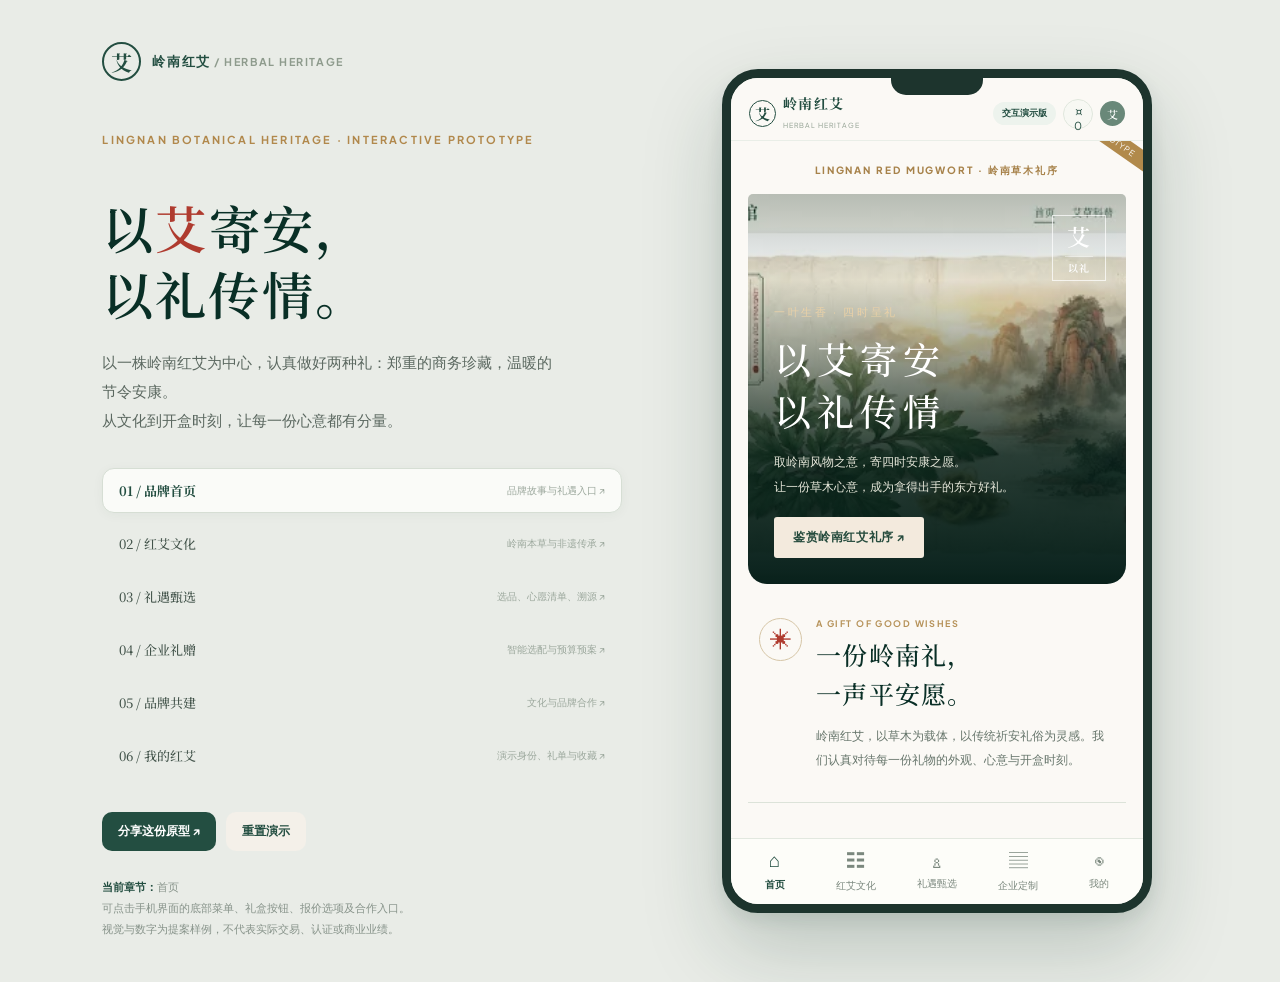
==== commit ec247ad7: "fix(lingnan): bundle nine Stitch images as local WebP" ====
--- a/index.html
+++ b/index.html
@@ -40,7 +40,7 @@
         <!-- 01: Brand landing — one botanical brand, two gift collections -->
         <section class="screen home-screen active" data-page="home" tabindex="-1" aria-label="品牌首页">
           <p class="brand-eyebrow">LINGNAN RED MUGWORT · 岭南草木礼序</p>
-          <div class="hero editorial-hero" style="background-image:url('https://lh3.googleusercontent.com/aida-public/[base64]')">
+          <div class="hero editorial-hero" style="background-image:url('./assets/images/hero-editorial.webp')">
             <div class="editorial-stamp">艾<br><small>以礼</small></div>
             <div class="editorial-hero-content">
               <span class="hero-kicker">一叶生香 · 四时呈礼</span>
@@ -56,11 +56,11 @@
           <div class="sec-heading gift-heading"><div><span class="label gold">TWO COLLECTIONS</span><h2>两种礼序，同一份祝愿</h2></div></div>
           <div class="gift-collection">
             <article class="collection-tile luxury-tile">
-              <img loading="lazy" src="https://lh3.googleusercontent.com/aida-public/[base64]" alt="高端商务珍藏礼匣概念陈列">
+              <img loading="lazy" src="./assets/images/gift-business.webp" alt="高端商务珍藏礼匣概念陈列">
               <div class="collection-copy"><span>01 / THE SIGNATURE COLLECTION</span><h3>商务珍藏礼</h3><p>礼贵其意，亦贵其仪。<br>为贵宾与重要往来，定制郑重的一份敬意。</p><button class="collection-link" data-go="shop" data-line="premium">鉴赏珍藏系列 <span>↗</span></button></div>
             </article>
             <article class="collection-tile festive-tile">
-              <img loading="lazy" src="https://lh3.googleusercontent.com/aida-public/[base64]" alt="节令安康礼品概念陈列">
+              <img loading="lazy" src="./assets/images/gift-seasonal.webp" alt="节令安康礼品概念陈列">
               <div class="collection-copy"><span>02 / THE SEASONAL COLLECTION</span><h3>节令安康礼</h3><p>以岁时为约，以平安为念。<br>为亲友、同事与团队，送一份恰到好处的祝福。</p><button class="collection-link" data-go="shop" data-line="seasonal">鉴赏节令系列 <span>↗</span></button></div>
             </article>
           </div>
@@ -81,7 +81,7 @@
 
         <!-- 02: Culture -->
         <section class="screen" data-page="culture" tabindex="-1" aria-label="文化科普">
-          <div class="banner" style="background-image:url('https://lh3.googleusercontent.com/aida-public/[base64]')">
+          <div class="banner" style="background-image:url('./assets/images/culture-banner.webp')">
             <span class="pill red-pill">非遗传承 · 岭南本草</span>
             <h2>草木有灵<br>南艾有韵</h2>
             <p>一株红艾，生于南粤山水之间。<br>自民间生活至岁时礼俗，留下一脉草木记忆。</p>
@@ -122,18 +122,18 @@
           </div>
           <div class="shop-editorial-intro"><span class="label gold">THE GIFT COLLECTIONS</span><h2>送礼有度，<br>心意无价。</h2><p>不以草本功效为噱头，把文化、质感与祝愿做成两种拿得出手的礼。</p><div class="shop-lines"><button class="line-chip active" data-line-filter="premium">商务珍藏礼 <small>郑重 · 体面</small></button><button class="line-chip" data-line-filter="seasonal">节令安康礼 <small>温暖 · 亲切</small></button></div></div>
           <div class="row between mb"><span class="pill red-pill">✿ 岁时风雅 · 温润有礼</span><button class="round" data-action="cart" aria-label="查看礼盒心愿清单">♧</button></div>
-          <div class="shop-seasonal-feature" hidden><img src="https://lh3.googleusercontent.com/aida-public/[base64]" alt="节令安康系列艾草香囊礼物的概念摄影"><div><span class="label gold">THE SEASONAL COLLECTION</span><h3>以艾为礼，岁岁安康</h3><p>为同事、亲友与节令问候，送出一份温暖得体的岭南心意。</p></div></div>
+          <div class="shop-seasonal-feature" hidden><img src="./assets/images/gift-seasonal.webp" alt="节令安康系列艾草香囊礼物的概念摄影"><div><span class="label gold">THE SEASONAL COLLECTION</span><h3>以艾为礼，岁岁安康</h3><p>为同事、亲友与节令问候，送出一份温暖得体的岭南心意。</p></div></div>
           <div class="shop-hero">
-            <img alt="新中式岭南红艾礼盒陈列" src="https://lh3.googleusercontent.com/aida-public/[base64]">
+            <img alt="新中式岭南红艾礼盒陈列" src="./assets/images/gift-business.webp">
             <div class="details"><span class="pill red-pill">商务珍藏系列 · 概念商品</span><h2>岭南红艾 · 传家温灸礼盒</h2><p>古法工艺与当代包装设计相遇，以礼盒为载体承载草本故事与节令祝福。</p><div class="row between"><div><strong class="price">¥388</strong> <del class="small muted">¥458</del></div><div class="row gap"><button class="favorite-button" data-action="favorite" data-id="classic" aria-pressed="false" aria-label="收藏传家温灸礼盒">♡</button><button class="btn" data-action="add" data-id="classic">加入心愿清单 ＋</button></div></div></div>
           </div>
           <div class="split mt"><button class="card card-pad" data-go="bespoke" style="text-align:left;color:var(--green)"><strong>▧ 企业采购直通 →</strong><p class="small muted">礼赠定制 · 预算即算</p></button><button class="card card-pad" data-action="share" style="text-align:left;color:var(--red)"><strong>♡ 微信礼品卡构想 →</strong><p class="small muted">分享演示链接</p></button></div>
           <div class="sec-heading"><h2>精选艾礼 · 按心意甄选</h2></div>
           <div class="product-grid">
-            <article class="card product" data-category="incense" data-gift-collection="premium"><img class="pic" loading="lazy" alt="古法红艾香篆礼盒" src="https://lh3.googleusercontent.com/aida-public/[base64]"><div class="details"><span class="pill">文人香道</span><h3>归元温阳 · 古法香篆礼盒</h3><p>铜炉与香粉，沉静如诗</p><div class="row between"><strong class="price">¥218</strong><button class="favorite-button" data-action="favorite" data-id="scent" aria-pressed="false" aria-label="收藏古法香篆礼盒">♡</button><button class="add" data-action="add" data-id="scent" aria-label="加入香篆礼盒">＋</button></div></div></article>
-            <article class="card product" data-category="daily" data-gift-collection="seasonal"><img class="pic" loading="lazy" alt="草木护颈带" src="https://lh3.googleusercontent.com/aida-public/[base64]"><div class="details"><span class="pill">草木植物染</span><h3>岁岁安康 · 草木护颈带</h3><p>自然肌理，日常相伴</p><div class="row between"><strong class="price">¥158</strong><button class="favorite-button" data-action="favorite" data-id="neck" aria-pressed="false" aria-label="收藏草木护颈带">♡</button><button class="add" data-action="add" data-id="neck" aria-label="加入护颈带">＋</button></div></div></article>
-            <article class="card product" data-category="season" data-gift-collection="seasonal"><img class="pic" loading="lazy" alt="非遗刺绣香囊" src="https://lh3.googleusercontent.com/aida-public/[base64]"><div class="details"><span class="pill red-pill">端阳雅物</span><h3>端阳福艾 · 刺绣香囊</h3><p>节令绣艺，随身祝愿</p><div class="row between"><strong class="price">¥99</strong><button class="favorite-button" data-action="favorite" data-id="sachet" aria-pressed="false" aria-label="收藏端阳刺绣香囊">♡</button><button class="add" data-action="add" data-id="sachet" aria-label="加入香囊">＋</button></div></div></article>
-            <article class="card product" data-category="daily" data-gift-collection="premium"><img class="pic" loading="lazy" alt="红艾陈艾条" src="https://lh3.googleusercontent.com/aida-public/[base64]"><div class="details"><span class="pill">匠心草本</span><h3>地道纯绒 · 陈艾条</h3><p>传统工序，批次待溯源</p><div class="row between"><strong class="price">¥188</strong><button class="favorite-button" data-action="favorite" data-id="moxa" aria-pressed="false" aria-label="收藏陈艾条">♡</button><button class="add" data-action="add" data-id="moxa" aria-label="加入陈艾条">＋</button></div></div></article>
+            <article class="card product" data-category="incense" data-gift-collection="premium"><img class="pic" loading="lazy" alt="古法红艾香篆礼盒" src="./assets/images/incense-gift.webp"><div class="details"><span class="pill">文人香道</span><h3>归元温阳 · 古法香篆礼盒</h3><p>铜炉与香粉，沉静如诗</p><div class="row between"><strong class="price">¥218</strong><button class="favorite-button" data-action="favorite" data-id="scent" aria-pressed="false" aria-label="收藏古法香篆礼盒">♡</button><button class="add" data-action="add" data-id="scent" aria-label="加入香篆礼盒">＋</button></div></div></article>
+            <article class="card product" data-category="daily" data-gift-collection="seasonal"><img class="pic" loading="lazy" alt="草木护颈带" src="./assets/images/neck-wrap.webp"><div class="details"><span class="pill">草木植物染</span><h3>岁岁安康 · 草木护颈带</h3><p>自然肌理，日常相伴</p><div class="row between"><strong class="price">¥158</strong><button class="favorite-button" data-action="favorite" data-id="neck" aria-pressed="false" aria-label="收藏草木护颈带">♡</button><button class="add" data-action="add" data-id="neck" aria-label="加入护颈带">＋</button></div></div></article>
+            <article class="card product" data-category="season" data-gift-collection="seasonal"><img class="pic" loading="lazy" alt="非遗刺绣香囊" src="./assets/images/gift-seasonal.webp"><div class="details"><span class="pill red-pill">端阳雅物</span><h3>端阳福艾 · 刺绣香囊</h3><p>节令绣艺，随身祝愿</p><div class="row between"><strong class="price">¥99</strong><button class="favorite-button" data-action="favorite" data-id="sachet" aria-pressed="false" aria-label="收藏端阳刺绣香囊">♡</button><button class="add" data-action="add" data-id="sachet" aria-label="加入香囊">＋</button></div></div></article>
+            <article class="card product" data-category="daily" data-gift-collection="premium"><img class="pic" loading="lazy" alt="红艾陈艾条" src="./assets/images/mugwort-roll.webp"><div class="details"><span class="pill">匠心草本</span><h3>地道纯绒 · 陈艾条</h3><p>传统工序，批次待溯源</p><div class="row between"><strong class="price">¥188</strong><button class="favorite-button" data-action="favorite" data-id="moxa" aria-pressed="false" aria-label="收藏陈艾条">♡</button><button class="add" data-action="add" data-id="moxa" aria-label="加入陈艾条">＋</button></div></div></article>
           </div>
           <div class="shop-trial-discovery">
             <div class="trial-discovery-heading"><span class="label gold">SPONSORED DISCOVERIES</span><h3>品牌试用 · 今天的小惊喜</h3><p>精选赞助小样，先体验再决定。样品免费，配送费用由申领用户承担。</p></div>
@@ -170,8 +170,8 @@
             <button class="btn full" data-action="quote">✦ 一键生成方案与报价预案 →</button>
           </div>
           <div class="sec-heading"><h2>定制灵感 · 精选案例</h2></div>
-          <div class="card image-card"><img style="height:175px" alt="中式定制礼盒设计示例" src="https://lh3.googleusercontent.com/aida-public/[base64]"><div class="card-pad"><span class="pill red-pill">设计概念 · 非真实客户案例</span><h3 class="story-head">“艾韵芳华” · 节令福礼</h3><p class="story-body">宋式纹样、企业烫印、草本织物与贺卡，组合成兼顾文化叙事与品牌识别的一套礼赠方案。</p></div></div>
-          <div class="card image-card mt"><img style="height:175px" alt="高端黑金中式礼盒示意" src="https://lh3.googleusercontent.com/aida-public/[base64]"><div class="card-pad"><span class="pill">设计概念 · VIP 礼序</span><h3 class="story-head">“本草养心” · 黑金典藏</h3><p class="story-body">以中式陈列、烫印工艺与个性化铭牌表达克制而郑重的礼节。</p></div></div>
+          <div class="card image-card"><img style="height:175px" alt="中式定制礼盒设计示例" src="./assets/images/custom-box.webp"><div class="card-pad"><span class="pill red-pill">设计概念 · 非真实客户案例</span><h3 class="story-head">“艾韵芳华” · 节令福礼</h3><p class="story-body">宋式纹样、企业烫印、草本织物与贺卡，组合成兼顾文化叙事与品牌识别的一套礼赠方案。</p></div></div>
+          <div class="card image-card mt"><img style="height:175px" alt="高端黑金中式礼盒示意" src="./assets/images/premium-box.webp"><div class="card-pad"><span class="pill">设计概念 · VIP 礼序</span><h3 class="story-head">“本草养心” · 黑金典藏</h3><p class="story-body">以中式陈列、烫印工艺与个性化铭牌表达克制而郑重的礼节。</p></div></div>
           <div class="sec-heading"><h2>企业礼赠咨询 · 演示表单</h2></div>
           <form id="inquiry" class="card card-pad">
             <div class="field"><label for="company">企业或机构名称 *</label><input id="company" name="company" required maxlength="60" placeholder="例如：岭南文化发展有限公司"></div>
--- a/app.css
+++ b/app.css
@@ -240,3 +240,27 @@
 .trial-modal-cost .trial-modal-total{border-top:1px solid #dee4d9;margin-top:4px;padding-top:14px}
 .trial-modal-total strong{color:#9a513f;font-size:19px}
 @media(max-width:370px){.trial-hero h2{font-size:25px}.trial-home-teaser{gap:9px;padding:10px}.trial-teaser-icon{width:46px;height:54px}.trial-home-teaser small{font-size:8px}}
+
+
+/* Gift selection contains both the self-owned mugwort collection and sponsored samples.
+ * The editorial culture section remains in the existing primary navigation. */
+.gift-channel-switch{display:grid;grid-template-columns:repeat(2,minmax(0,1fr));border:1px solid #d8ded3;background:#f5f5ef;gap:4px;padding:5px;margin:4px 0 15px;border-radius:5px}
+.gift-channel{display:grid;justify-items:start;text-align:left;align-content:center;gap:4px;background:transparent;border:1px solid transparent;color:#6e8072;border-radius:4px;min-width:0;padding:10px 12px}
+.gift-channel>span{font-size:9px;letter-spacing:.06em;color:#b39361}
+.gift-channel>strong{font:500 16px/1.5 var(--serif)}
+.gift-channel>small{font-size:10px;line-height:1.5;color:#849385}
+.gift-channel.active{background:#224e40;border-color:#224e40;color:#fff}
+.gift-channel.active>span,.gift-channel.active>small{color:#d7d4b7}
+.trial-screen .gift-channel-switch{margin:4px 0 19px}
+.trial-screen .trial-hero{margin:0 0 0}
+.shop-trial-discovery{margin:31px 0 26px;padding:22px 16px 18px;border:1px solid #e0e4db;background:#f2f1e9}
+.trial-discovery-heading h3{font:500 21px/1.5 var(--serif);margin:7px 0;color:#325647}
+.trial-discovery-heading p{font-size:11px;line-height:1.9;color:#7a857a;margin:7px 0 18px}
+.trial-discovery-grid{display:grid;grid-template-columns:repeat(2,minmax(0,1fr));gap:10px}
+.trial-discovery-tile{display:grid;justify-items:start;align-content:start;text-align:left;min-width:0;border:1px solid #e2e5dc;background:#fff;border-radius:4px;padding:11px 10px}
+.trial-discovery-art{display:grid;place-items:center;margin-bottom:13px;width:100%;height:97px;background:radial-gradient(circle,#e5ede0 5%,#d7e2d3 75%);color:#62806a;font:500 45px var(--serif)}
+.trial-discovery-art.blush{background:radial-gradient(circle,#f6e9dd 5%,#eadace 75%);color:#b68b78}
+.trial-discovery-tile strong{color:#345543;font:500 13px/1.6 var(--serif)}
+.trial-discovery-tile small{color:#947e60;font-size:10px;margin-top:5px}
+.trial-discovery-more{border:0;border-bottom:1px solid #acc1af;background:transparent;padding:15px 0 6px;color:#315841;font-size:11px;font-weight:650;width:100%;text-align:left;display:flex;justify-content:space-between;gap:10px}
+@media(max-width:370px){.gift-channel{padding:8px}.gift-channel>strong{font-size:14px}.gift-channel>small{font-size:9px}.trial-discovery-tile{padding:9px}}
